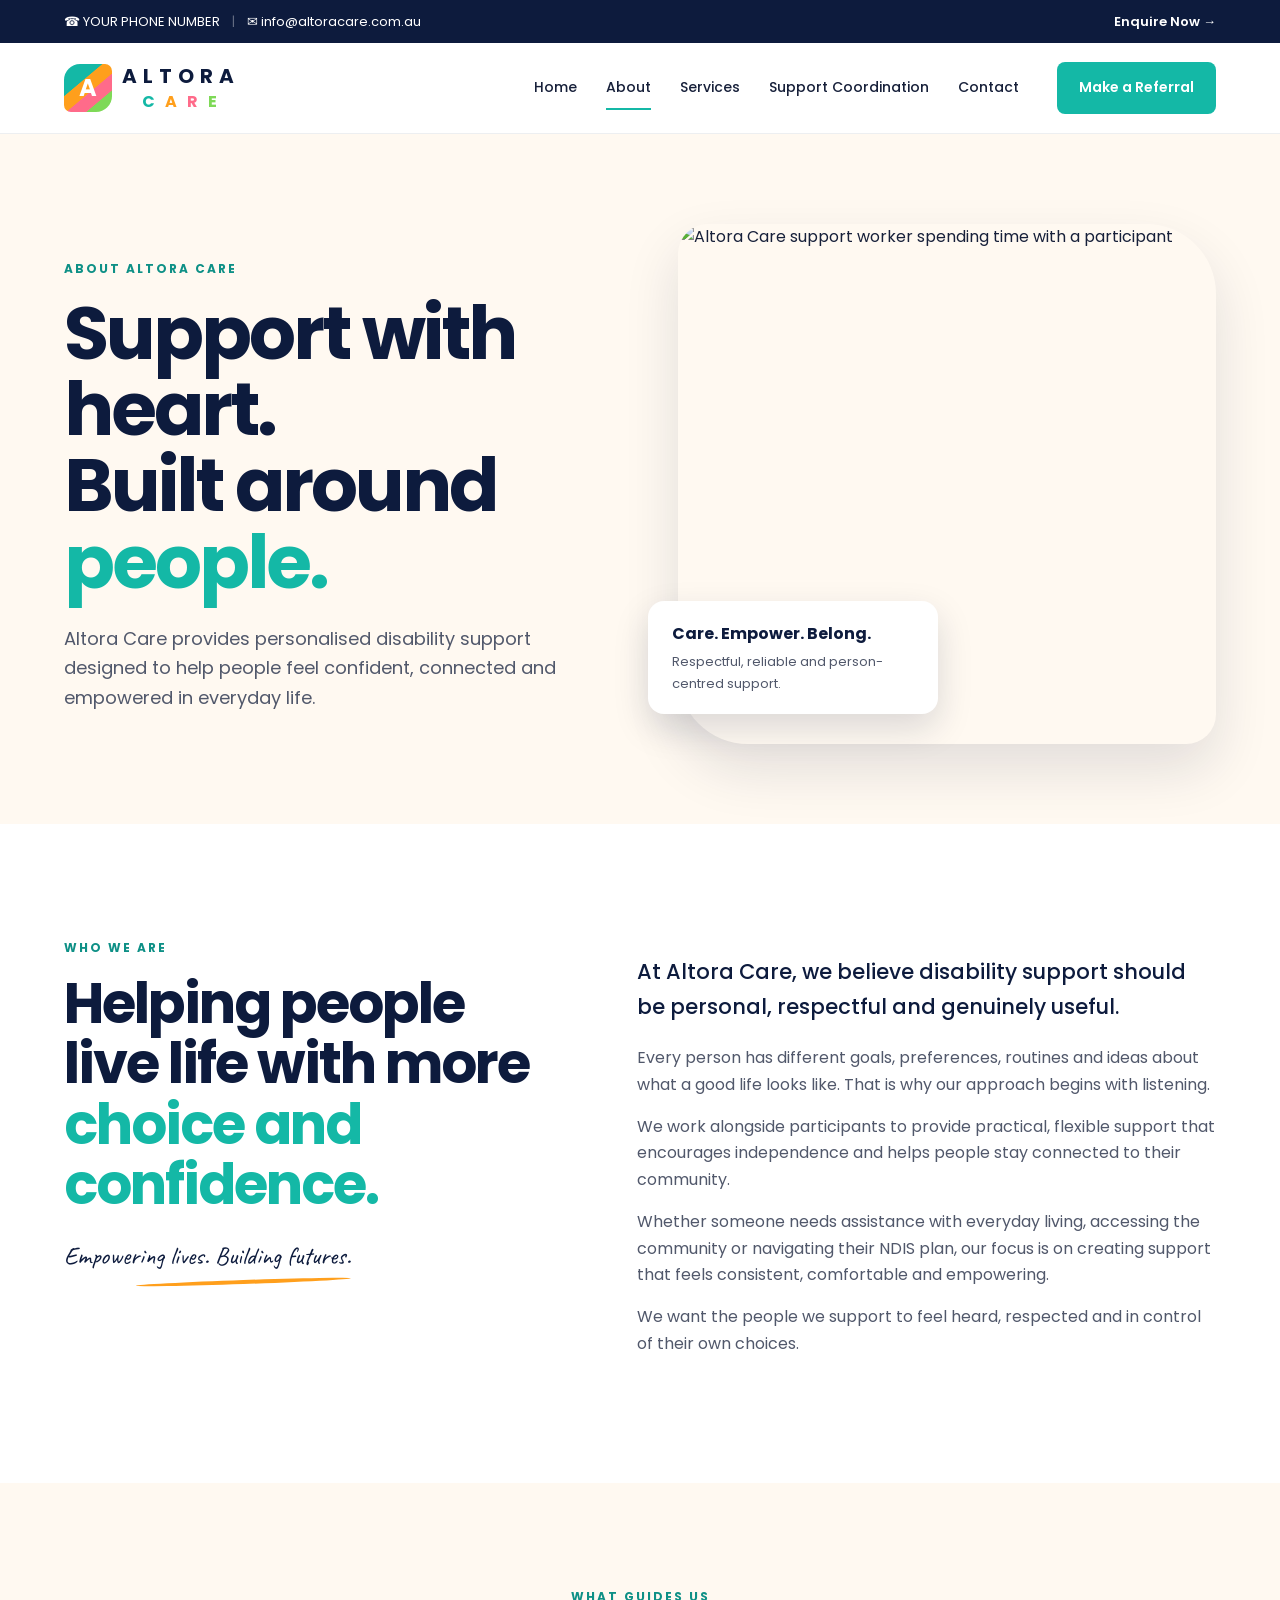
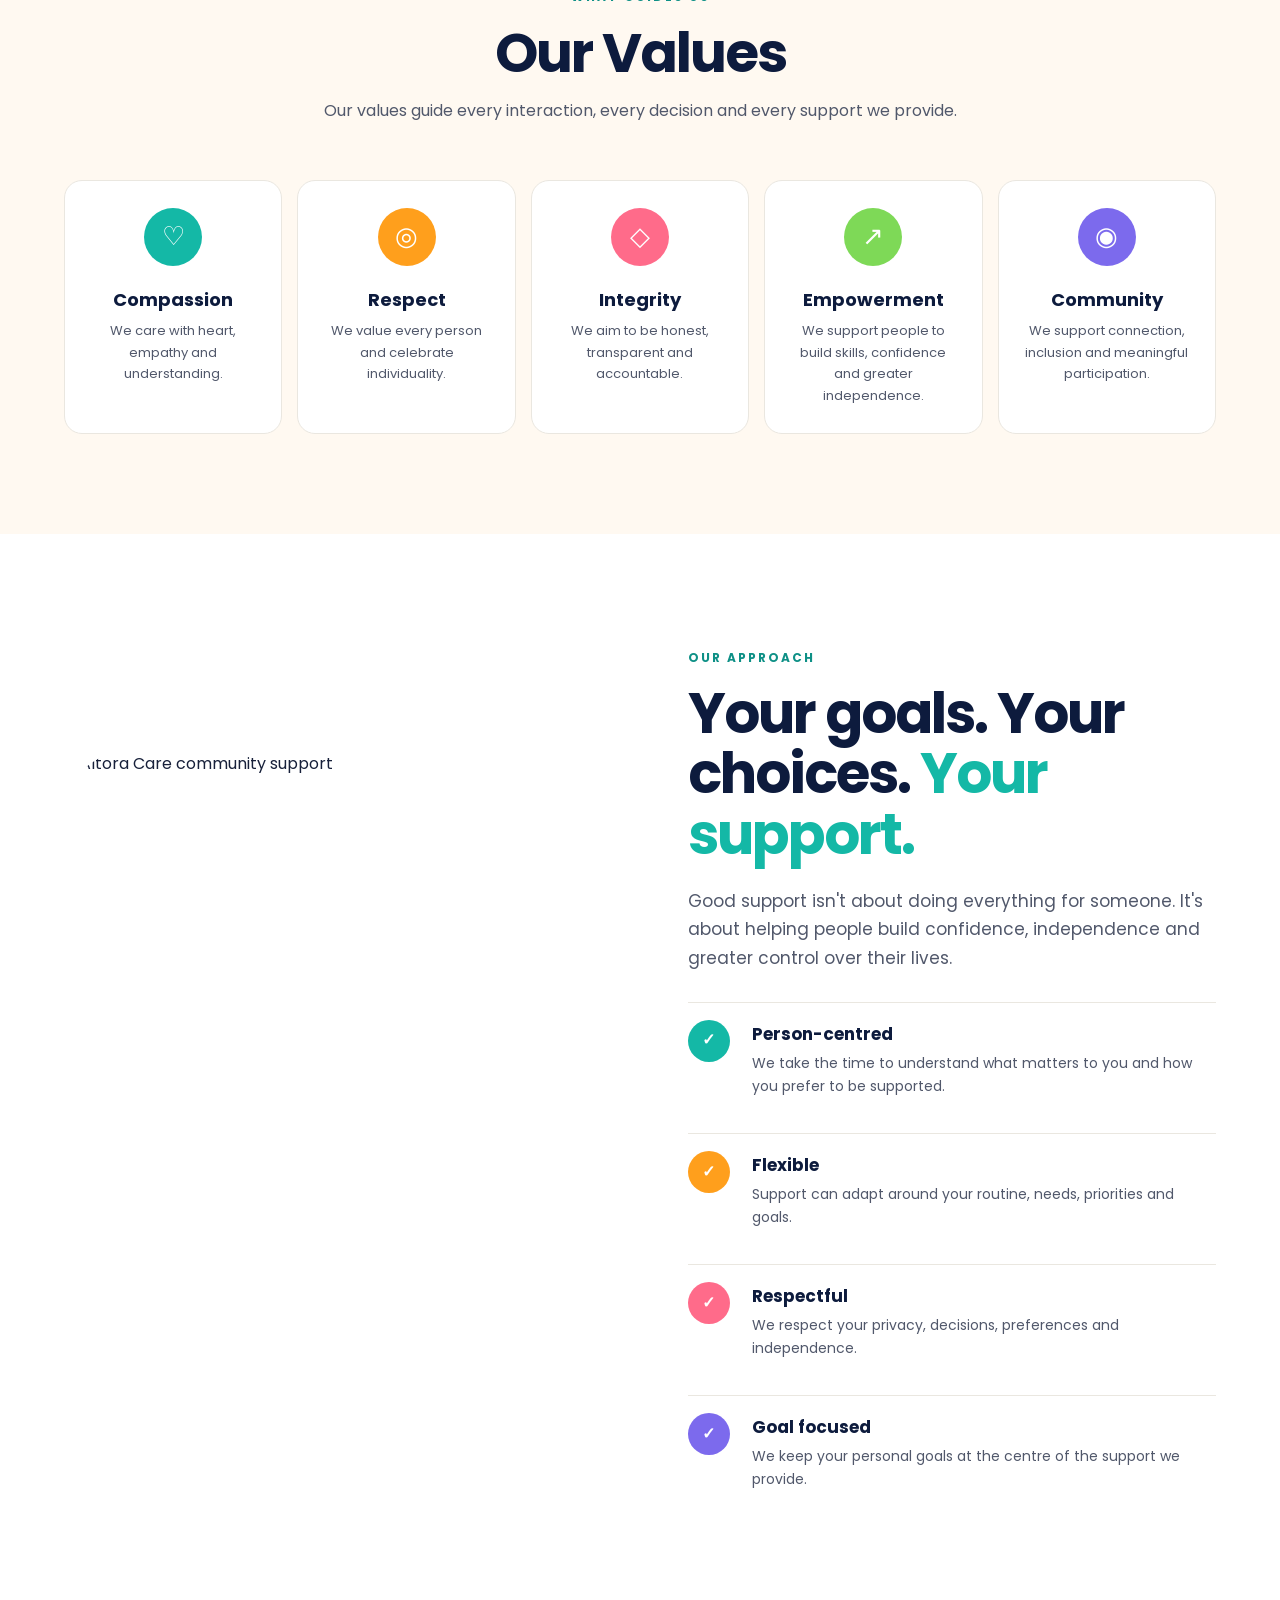
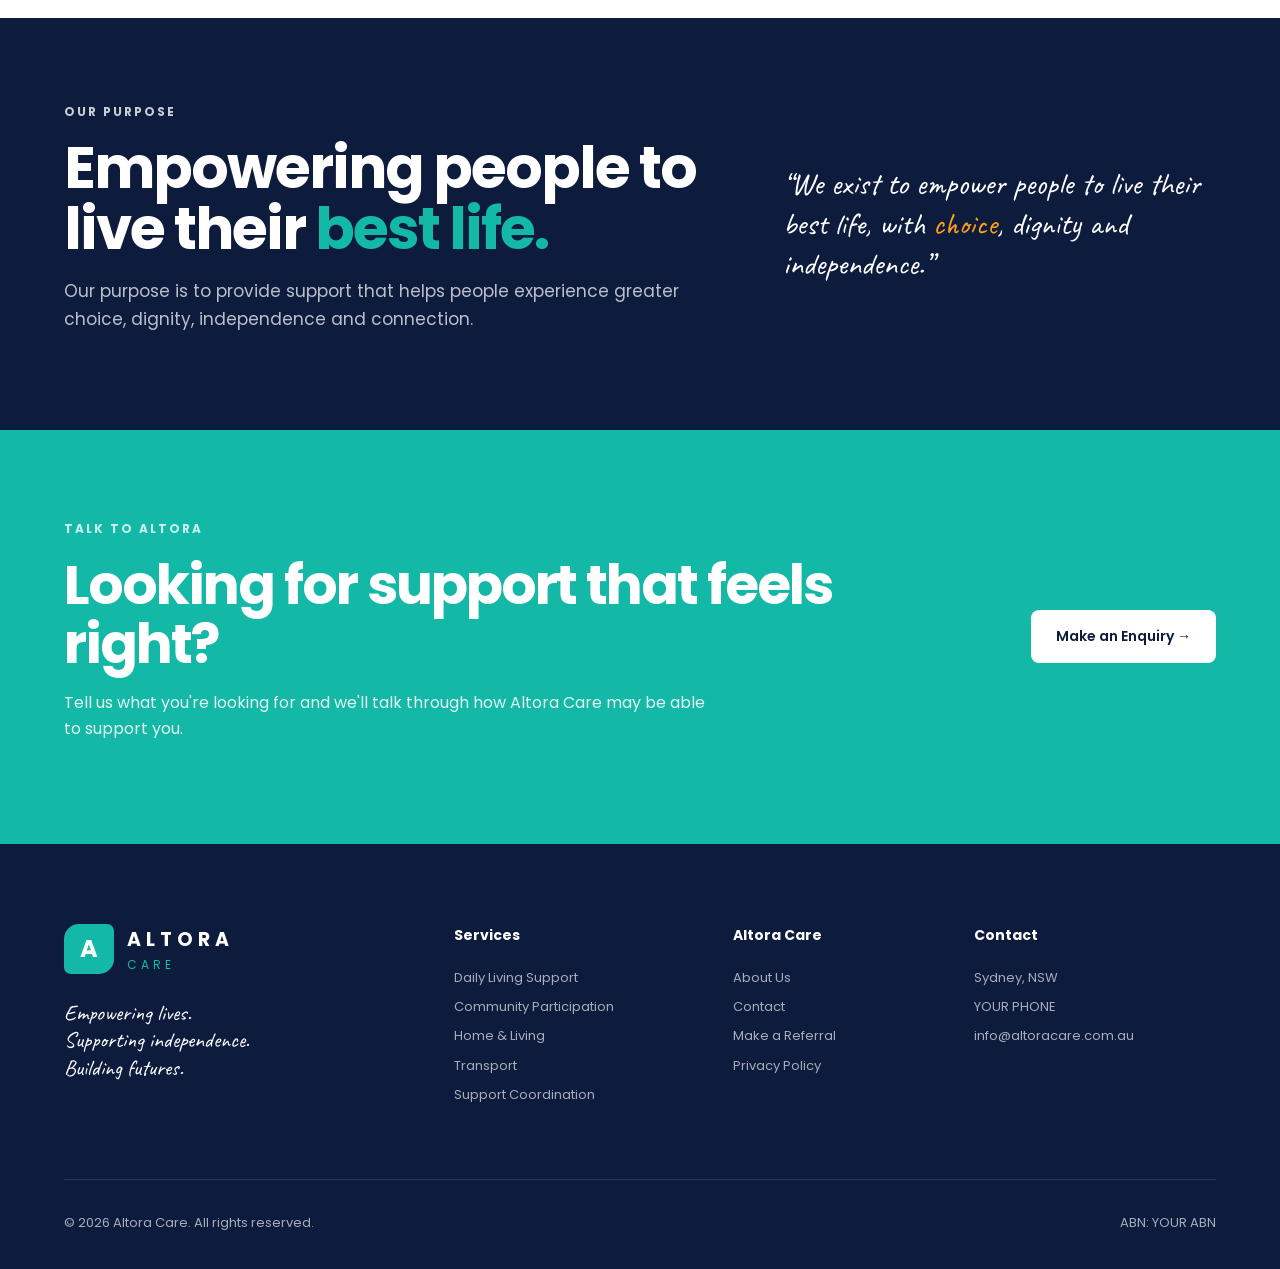
==== about.html @ 38759cfc "Add About page HTML structure This file contains the complete HTML structure for the About page of A" ====
<!DOCTYPE html>
<html lang="en">
<head>
    <meta charset="UTF-8">
    <meta name="viewport" content="width=device-width, initial-scale=1.0">

    <title>About Altora Care | Disability Support Sydney</title>

    <meta name="description"
          content="Learn more about Altora Care, our values, our approach to disability support, and our commitment to empowering independence across Sydney.">

    <link rel="preconnect" href="https://fonts.googleapis.com">
    <link rel="preconnect" href="https://fonts.gstatic.com" crossorigin>

    <link href="https://fonts.googleapis.com/css2?family=Caveat:wght@500;600&family=Poppins:wght@400;500;600;700&display=swap"
          rel="stylesheet">

    <link rel="stylesheet" href="css/style.css">

    <style>

        /* =========================================
           ABOUT PAGE ONLY
           ========================================= */

        .about-hero {
            background: var(--cream);
            padding: 90px 0 80px;
            position: relative;
            overflow: hidden;
        }

        .about-hero-grid {
            display: grid;
            grid-template-columns: 1fr 1fr;
            gap: 75px;
            align-items: center;
        }

        .about-hero h1 {
            margin: 0;
            font-size: clamp(48px, 6vw, 74px);
            line-height: 1.03;
            letter-spacing: -3px;
            color: var(--navy);
        }

        .about-hero h1 span {
            color: var(--teal);
        }

        .about-hero p {
            color: var(--body-text);
            font-size: 18px;
            max-width: 590px;
            margin: 24px 0 0;
        }

        .about-hero-image {
            position: relative;
        }

        .about-hero-image img {
            width: 100%;
            height: 520px;
            object-fit: cover;
            border-radius: 30px 70px 30px 70px;
            box-shadow: 0 25px 55px rgba(13,27,61,.12);
        }

        .about-photo-badge {
            position: absolute;
            left: -30px;
            bottom: 30px;
            background: white;
            padding: 20px 24px;
            border-radius: 16px;
            box-shadow: 0 14px 35px rgba(13,27,61,.15);
            max-width: 290px;
        }

        .about-photo-badge strong {
            display: block;
            color: var(--navy);
            margin-bottom: 4px;
        }

        .about-photo-badge p {
            margin: 0;
            font-size: 13px;
        }

        .about-story {
            padding: 110px 0;
            background: white;
        }

        .about-story-grid {
            display: grid;
            grid-template-columns: .9fr 1.1fr;
            gap: 100px;
            align-items: start;
        }

        .about-story h2 {
            margin: 0;
            font-size: clamp(38px, 4.5vw, 56px);
            line-height: 1.08;
            letter-spacing: -2px;
            color: var(--navy);
        }

        .about-story h2 span {
            color: var(--teal);
        }

        .about-story-copy {
            color: var(--body-text);
            font-size: 16px;
        }

        .about-story-copy .lead {
            font-size: 21px;
            color: var(--navy);
            font-weight: 500;
        }

        .about-values {
            background: var(--cream);
            padding: 100px 0;
        }

        .about-values .values-grid {
            margin-top: 50px;
        }

        .approach {
            padding: 110px 0;
            background: white;
        }

        .approach-grid {
            display: grid;
            grid-template-columns: 1fr 1fr;
            gap: 95px;
            align-items: center;
        }

        .approach-copy h2 {
            margin: 0;
            font-size: clamp(38px, 4.5vw, 56px);
            line-height: 1.08;
            letter-spacing: -2px;
            color: var(--navy);
        }

        .approach-copy h2 span {
            color: var(--teal);
        }

        .approach-copy > p {
            color: var(--body-text);
            font-size: 17px;
            margin: 22px 0 30px;
        }

        .approach-list {
            display: grid;
            gap: 18px;
        }

        .approach-item {
            display: grid;
            grid-template-columns: 48px 1fr;
            gap: 16px;
            align-items: start;
            padding: 17px 0;
            border-top: 1px solid var(--border);
        }

        .approach-icon {
            width: 42px;
            height: 42px;
            border-radius: 50%;
            display: flex;
            align-items: center;
            justify-content: center;
            color: white;
            font-weight: 700;
        }

        .approach-item h3 {
            margin: 0;
            color: var(--navy);
            font-size: 17px;
        }

        .approach-item p {
            margin: 4px 0 0;
            color: var(--body-text);
            font-size: 14px;
        }

        .approach-image img {
            width: 100%;
            height: 650px;
            object-fit: cover;
            border-radius: 65px 25px 65px 25px;
        }

        .mission-strip {
            background: var(--navy);
            color: white;
            padding: 80px 0;
        }

        .mission-strip-grid {
            display: grid;
            grid-template-columns: 1.2fr .8fr;
            gap: 70px;
            align-items: center;
        }

        .mission-strip h2 {
            margin: 0;
            font-size: clamp(38px, 5vw, 58px);
            line-height: 1.05;
            letter-spacing: -2px;
        }

        .mission-strip h2 span {
            color: var(--teal);
        }

        .mission-strip p {
            color: rgba(255,255,255,.72);
            font-size: 17px;
        }

        .mission-quote {
            font-family: "Caveat", cursive;
            font-size: 31px;
            line-height: 1.3;
            color: white;
        }

        .mission-quote span {
            color: var(--orange);
        }

        .about-cta {
            background: var(--teal);
            padding: 85px 0;
            color: white;
        }

        .about-cta-inner {
            display: flex;
            justify-content: space-between;
            align-items: center;
            gap: 60px;
        }

        .about-cta h2 {
            margin: 0;
            font-size: clamp(36px, 4.8vw, 55px);
            line-height: 1.08;
            letter-spacing: -2px;
        }

        .about-cta p {
            max-width: 650px;
            color: rgba(255,255,255,.88);
        }

        @media (max-width: 900px) {

            .about-hero-grid,
            .about-story-grid,
            .approach-grid,
            .mission-strip-grid {
                grid-template-columns: 1fr;
                gap: 45px;
            }

            .about-photo-badge {
                left: 15px;
            }

            .about-hero-image img,
            .approach-image img {
                height: 470px;
            }

        }

        @media (max-width: 700px) {

            .about-hero {
                padding: 65px 0;
            }

            .about-hero h1 {
                font-size: 48px;
            }

            .about-story,
            .approach {
                padding: 80px 0;
            }

            .about-values {
                padding: 80px 0;
            }

            .about-cta-inner {
                flex-direction: column;
                align-items: flex-start;
            }

            .about-photo-badge {
                right: 15px;
                max-width: none;
            }

        }

    </style>
</head>

<body>

<!-- TOP BAR -->
<div class="topbar">
    <div class="container topbar-inner">

        <div class="top-contact">

            <a href="tel:YOURNUMBER">
                ☎ YOUR PHONE NUMBER
            </a>

            <span>|</span>

            <a href="mailto:info@altoracare.com.au">
                ✉ info@altoracare.com.au
            </a>

        </div>

        <a href="contact.html" class="top-enquire">
            Enquire Now →
        </a>

    </div>
</div>


<!-- NAVIGATION -->
<header class="header">

    <div class="container navigation">

        <a href="index.html" class="brand">

            <div class="brand-symbol">
                A
            </div>

            <div class="brand-text">

                <strong>ALTORA</strong>

                <span>
                    <b>C</b><b>A</b><b>R</b><b>E</b>
                </span>

            </div>

        </a>


        <nav class="nav-links">

            <a href="index.html">
                Home
            </a>

            <a class="active" href="about.html">
                About
            </a>

            <a href="services.html">
                Services
            </a>

            <a href="support-coordination.html">
                Support Coordination
            </a>

            <a href="contact.html">
                Contact
            </a>

        </nav>


        <a href="contact.html" class="nav-cta">
            Make a Referral
        </a>

    </div>

</header>


<main>

<!-- ABOUT HERO -->
<section class="about-hero">

    <div class="container about-hero-grid">

        <div>

            <span class="section-label">
                ABOUT ALTORA CARE
            </span>

            <h1>
                Support with heart.<br>
                Built around <span>people.</span>
            </h1>

            <p>
                Altora Care provides personalised disability support
                designed to help people feel confident, connected and
                empowered in everyday life.
            </p>

        </div>


        <div class="about-hero-image">

            <img
                src="images/about-hero.jpg"
                alt="Altora Care support worker spending time with a participant">

            <div class="about-photo-badge">

                <strong>
                    Care. Empower. Belong.
                </strong>

                <p>
                    Respectful, reliable and person-centred support.
                </p>

            </div>

        </div>

    </div>

</section>


<!-- OUR STORY -->
<section class="about-story">

    <div class="container about-story-grid">

        <div>

            <span class="section-label">
                WHO WE ARE
            </span>

            <h2>
                Helping people live
                life with more
                <span>choice and confidence.</span>
            </h2>

            <div class="scribble">
                Empowering lives. Building futures.
            </div>

        </div>


        <div class="about-story-copy">

            <p class="lead">
                At Altora Care, we believe disability support
                should be personal, respectful and genuinely useful.
            </p>

            <p>
                Every person has different goals, preferences,
                routines and ideas about what a good life looks like.
                That is why our approach begins with listening.
            </p>

            <p>
                We work alongside participants to provide practical,
                flexible support that encourages independence and
                helps people stay connected to their community.
            </p>

            <p>
                Whether someone needs assistance with everyday living,
                accessing the community or navigating their NDIS plan,
                our focus is on creating support that feels consistent,
                comfortable and empowering.
            </p>

            <p>
                We want the people we support to feel heard,
                respected and in control of their own choices.
            </p>

        </div>

    </div>

</section>


<!-- OUR VALUES -->
<section class="about-values">

    <div class="container">

        <div class="section-heading centered">

            <span class="section-label">
                WHAT GUIDES US
            </span>

            <h2>
                Our Values
            </h2>

            <p>
                Our values guide every interaction,
                every decision and every support we provide.
            </p>

        </div>


        <div class="values-grid">

            <div class="value-card teal">

                <div class="value-icon">
                    ♡
                </div>

                <h3>
                    Compassion
                </h3>

                <p>
                    We care with heart, empathy and understanding.
                </p>

            </div>


            <div class="value-card orange">

                <div class="value-icon">
                    ◎
                </div>

                <h3>
                    Respect
                </h3>

                <p>
                    We value every person and celebrate individuality.
                </p>

            </div>


            <div class="value-card pink">

                <div class="value-icon">
                    ◇
                </div>

                <h3>
                    Integrity
                </h3>

                <p>
                    We aim to be honest, transparent and accountable.
                </p>

            </div>


            <div class="value-card green">

                <div class="value-icon">
                    ↗
                </div>

                <h3>
                    Empowerment
                </h3>

                <p>
                    We support people to build skills,
                    confidence and greater independence.
                </p>

            </div>


            <div class="value-card purple">

                <div class="value-icon">
                    ◉
                </div>

                <h3>
                    Community
                </h3>

                <p>
                    We support connection,
                    inclusion and meaningful participation.
                </p>

            </div>

        </div>

    </div>

</section>


<!-- OUR APPROACH -->
<section class="approach">

    <div class="container approach-grid">

        <div class="approach-image">

            <img
                src="images/about-support.jpg"
                alt="Altora Care community support">

        </div>


        <div class="approach-copy">

            <span class="section-label">
                OUR APPROACH
            </span>

            <h2>
                Your goals.
                Your choices.
                <span>Your support.</span>
            </h2>

            <p>
                Good support isn't about doing everything for someone.
                It's about helping people build confidence,
                independence and greater control over their lives.
            </p>


            <div class="approach-list">

                <div class="approach-item">

                    <div class="approach-icon teal-bg">
                        ✓
                    </div>

                    <div>

                        <h3>
                            Person-centred
                        </h3>

                        <p>
                            We take the time to understand
                            what matters to you and how you prefer
                            to be supported.
                        </p>

                    </div>

                </div>


                <div class="approach-item">

                    <div class="approach-icon orange-bg">
                        ✓
                    </div>

                    <div>

                        <h3>
                            Flexible
                        </h3>

                        <p>
                            Support can adapt around your routine,
                            needs, priorities and goals.
                        </p>

                    </div>

                </div>


                <div class="approach-item">

                    <div class="approach-icon pink-bg">
                        ✓
                    </div>

                    <div>

                        <h3>
                            Respectful
                        </h3>

                        <p>
                            We respect your privacy,
                            decisions, preferences and independence.
                        </p>

                    </div>

                </div>


                <div class="approach-item">

                    <div
                        class="approach-icon"
                        style="background: var(--purple);">
                        ✓
                    </div>

                    <div>

                        <h3>
                            Goal focused
                        </h3>

                        <p>
                            We keep your personal goals at the centre
                            of the support we provide.
                        </p>

                    </div>

                </div>

            </div>

        </div>

    </div>

</section>


<!-- MISSION -->
<section class="mission-strip">

    <div class="container mission-strip-grid">

        <div>

            <span class="section-label light-label">
                OUR PURPOSE
            </span>

            <h2>
                Empowering people
                to live their
                <span>best life.</span>
            </h2>

            <p>
                Our purpose is to provide support that helps people
                experience greater choice, dignity, independence
                and connection.
            </p>

        </div>


        <div class="mission-quote">

            “We exist to empower people
            to live their best life,
            with <span>choice</span>,
            dignity and independence.”

        </div>

    </div>

</section>


<!-- CTA -->
<section class="about-cta">

    <div class="container about-cta-inner">

        <div>

            <span class="section-label light-label">
                TALK TO ALTORA
            </span>

            <h2>
                Looking for support
                that feels right?
            </h2>

            <p>
                Tell us what you're looking for and we'll talk
                through how Altora Care may be able to support you.
            </p>

        </div>


        <a
            href="contact.html"
            class="button button-white">

            Make an Enquiry →

        </a>

    </div>

</section>

</main>


<!-- FOOTER -->
<footer class="footer">

    <div class="container">


        <div class="footer-grid">


            <div class="footer-brand">

                <div class="footer-altora">

                    <div class="footer-symbol">
                        A
                    </div>

                    <div>

                        <strong>
                            ALTORA
                        </strong>

                        <span>
                            CARE
                        </span>

                    </div>

                </div>


                <p class="footer-message">
                    Empowering lives.<br>
                    Supporting independence.<br>
                    Building futures.
                </p>

            </div>


            <div class="footer-column">

                <h4>
                    Services
                </h4>

                <a href="services.html">
                    Daily Living Support
                </a>

                <a href="services.html">
                    Community Participation
                </a>

                <a href="services.html">
                    Home & Living
                </a>

                <a href="services.html">
                    Transport
                </a>

                <a href="support-coordination.html">
                    Support Coordination
                </a>

            </div>


            <div class="footer-column">

                <h4>
                    Altora Care
                </h4>

                <a href="about.html">
                    About Us
                </a>

                <a href="contact.html">
                    Contact
                </a>

                <a href="contact.html">
                    Make a Referral
                </a>

                <a href="privacy.html">
                    Privacy Policy
                </a>

            </div>


            <div class="footer-column">

                <h4>
                    Contact
                </h4>

                <p>
                    Sydney, NSW
                </p>

                <a href="tel:YOURNUMBER">
                    YOUR PHONE
                </a>

                <a href="mailto:info@altoracare.com.au">
                    info@altoracare.com.au
                </a>

            </div>


        </div>


        <div class="footer-bottom">

            <p>
                © 2026 Altora Care.
                All rights reserved.
            </p>

            <p>
                ABN: YOUR ABN
            </p>

        </div>

    </div>

</footer>

</body>
</html>
---- css/style.css ----
/* =========================================
   ALTORA CARE WEBSITE
   Brand Colours
   ========================================= */

:root {

    --teal: #14B8A6;
    --teal-dark: #0E9086;

    --navy: #0D1B3D;
    --navy-soft: #17284E;

    --orange: #FF9F1C;
    --pink: #FF6B8A;
    --green: #7ED957;
    --purple: #7C6AED;

    --cream: #FFF9F1;
    --cream-dark: #F7F0E6;

    --white: #FFFFFF;

    --text: #17203A;
    --body-text: #51586B;

    --border: #EAE7E0;

}


/* =========================================
   RESET
   ========================================= */

* {
    box-sizing: border-box;
}

html {
    scroll-behavior: smooth;
}

body {
    margin: 0;

    font-family: "Poppins", sans-serif;

    color: var(--text);

    background: var(--white);

    line-height: 1.65;

    -webkit-font-smoothing: antialiased;
}


img {
    max-width: 100%;
    display: block;
}


a {
    color: inherit;
}


.container {

    width: min(1180px, 90%);

    margin-left: auto;
    margin-right: auto;

}


/* =========================================
   TOP BAR
   ========================================= */

.topbar {

    background: var(--navy);

    color: white;

    font-size: 13px;

}


.topbar-inner {

    min-height: 43px;

    display: flex;

    align-items: center;

    justify-content: space-between;

}


.top-contact {

    display: flex;

    align-items: center;

    gap: 12px;

}


.topbar a {

    color: white;

    text-decoration: none;

}


.top-contact span {

    opacity: 0.35;

}


.top-enquire {

    font-weight: 600;

}


/* =========================================
   HEADER
   ========================================= */

.header {

    background: rgba(255,255,255,0.98);

    position: sticky;

    top: 0;

    z-index: 100;

    border-bottom: 1px solid rgba(13,27,61,.07);

}


.navigation {

    height: 90px;

    display: flex;

    align-items: center;

    gap: 38px;

}


/* BRAND */

.brand {

    display: flex;

    align-items: center;

    gap: 10px;

    text-decoration: none;

}


.brand-symbol {

    width: 48px;

    height: 48px;

    border-radius: 16px 7px 16px 7px;

    background:

        linear-gradient(
            140deg,

            var(--teal) 0%,
            var(--teal) 36%,

            var(--orange) 37%,
            var(--orange) 56%,

            var(--pink) 57%,
            var(--pink) 75%,

            var(--green) 76%
        );

    color: white;

    display: flex;

    align-items: center;

    justify-content: center;

    font-size: 24px;

    font-weight: 700;

}


.brand-text {

    display: flex;

    flex-direction: column;

    line-height: 1;

}


.brand-text strong {

    color: var(--navy);

    letter-spacing: 6px;

    font-size: 20px;

}


.brand-text span {

    display: flex;

    justify-content: center;

    gap: 7px;

    margin-top: 8px;

    letter-spacing: 3px;

    font-weight: 700;

}


.brand-text span b:nth-child(1) {
    color: var(--teal);
}

.brand-text span b:nth-child(2) {
    color: var(--orange);
}

.brand-text span b:nth-child(3) {
    color: var(--pink);
}

.brand-text span b:nth-child(4) {
    color: var(--green);
}


/* NAVIGATION */

.nav-links {

    margin-left: auto;

    display: flex;

    align-items: center;

    gap: 29px;

}


.nav-links a {

    text-decoration: none;

    font-size: 14px;

    font-weight: 500;

    position: relative;

}


.nav-links a::after {

    content: "";

    position: absolute;

    left: 0;

    right: 100%;

    bottom: -10px;

    height: 2px;

    background: var(--teal);

    transition: .25s;

}


.nav-links a:hover::after,
.nav-links .active::after {

    right: 0;

}


.nav-cta {

    background: var(--teal);

    color: white;

    padding: 14px 22px;

    border-radius: 8px;

    text-decoration: none;

    font-size: 14px;

    font-weight: 600;

    transition: .2s;

}


.nav-cta:hover {

    background: var(--teal-dark);

    transform: translateY(-2px);

}


/* =========================================
   HERO
   ========================================= */

.hero {

    background: var(--cream);

    padding: 72px 0;

    position: relative;

    overflow: hidden;

}


.hero-grid {

    display: grid;

    grid-template-columns: .92fr 1.08fr;

    gap: 75px;

    align-items: center;

}


.eyebrow,
.section-label {

    color: var(--teal-dark);

    font-size: 12px;

    letter-spacing: 2px;

    font-weight: 700;

    display: inline-block;

    margin-bottom: 16px;

}


.hero h1 {

    margin: 0;

    font-size: clamp(48px, 5.8vw, 76px);

    line-height: 1.04;

    letter-spacing: -3px;

    color: var(--navy);

    font-weight: 700;

}


.hero h1 span {

    color: var(--teal);

}


.hero-text {

    margin: 25px 0 31px;

    max-width: 560px;

    font-size: 18px;

    color: var(--body-text);

}


.hero-actions {

    display: flex;

    align-items: center;

    flex-wrap: wrap;

    gap: 12px;

}


.button {

    min-height: 53px;

    padding: 0 25px;

    display: inline-flex;

    align-items: center;

    justify-content: center;

    border-radius: 8px;

    text-decoration: none;

    font-size: 14px;

    font-weight: 600;

    transition:

        transform .2s,
        background .2s,
        box-shadow .2s;

}


.button:hover {

    transform: translateY(-2px);

}


.button-primary {

    background: var(--teal);

    color: white;

    box-shadow:
        0 9px 23px rgba(20,184,166,.20);

}


.button-primary:hover {
    background: var(--teal-dark);
}


.button-secondary {

    border: 2px solid var(--navy);

    color: var(--navy);

}


.button-secondary:hover {

    background: var(--navy);

    color: white;

}


.hero-note {

    font-family: "Caveat", cursive;

    color: var(--navy);

    font-size: 24px;

    margin-top: 38px;

    transform: rotate(-2deg);

    display: inline-block;

}


.hero-note span {

    color: var(--pink);

    font-size: 32px;

}


/* HERO IMAGE */

.hero-image-wrap {

    position: relative;

}


.hero-image {

    width: 100%;

    height: 540px;

    object-fit: cover;

    border-radius:

        60px 20px 60px 20px;

    box-shadow:

        0 25px 60px
        rgba(13,27,61,.15);

}


.hero-card {

    position: absolute;

    left: -35px;

    bottom: 28px;

    background: white;

    padding: 19px 22px;

    border-radius: 14px;

    box-shadow:
        0 14px 35px
        rgba(13,27,61,.15);

    display: flex;

    align-items: center;

    gap: 14px;

    max-width: 300px;

}


.mini-heart {

    flex: 0 0 48px;

    width: 48px;

    height: 48px;

    background: rgba(255,107,138,.13);

    color: var(--pink);

    border-radius: 50%;

    display: flex;

    align-items: center;

    justify-content: center;

    font-size: 26px;

}


.hero-card strong {

    display: block;

    color: var(--navy);

    font-size: 14px;

}


.hero-card p {

    margin: 3px 0 0;

    color: var(--body-text);

    font-size: 12px;

}


/* HERO DECORATIONS */

.hero-shape {

    position: absolute;

    border-radius: 50%;

    opacity: .95;

}


.hero-shape-orange {

    width: 155px;

    height: 155px;

    right: -85px;

    top: 30px;

    border: 22px solid var(--orange);

}


.hero-shape-pink {

    width: 85px;

    height: 85px;

    left: -36px;

    bottom: 30px;

    background: var(--pink);

    opacity: .14;

}


/* =========================================
   COMMON SECTIONS
   ========================================= */

.section {

    padding: 110px 0;

}


.section-heading h2,
.intro h2,
.why-copy h2 {

    margin: 0;

    font-size: clamp(38px, 4.5vw, 55px);

    line-height: 1.08;

    letter-spacing: -2px;

    color: var(--navy);

}


.section-heading p {

    color: var(--body-text);

}


/* =========================================
   INTRO
   ========================================= */

.intro {

    background: white;

}


.intro-grid {

    display: grid;

    grid-template-columns: 1fr 1fr;

    gap: 110px;

    align-items: center;

}


.intro h2 span {

    color: var(--teal);

}


.scribble {

    font-family: "Caveat", cursive;

    font-size: 25px;

    color: var(--navy);

    margin-top: 20px;

    display: inline-block;

    position: relative;

}


.scribble::after {

    content: "";

    height: 4px;

    position: absolute;

    left: 25%;

    right: 0;

    bottom: -7px;

    border-radius: 50%;

    background: var(--orange);

    transform: rotate(-2deg);

}


.intro-copy {

    font-size: 16px;

    color: var(--body-text);

}


.large-copy {

    font-size: 21px;

    color: var(--navy);

    font-weight: 500;

}


.text-link {

    display: inline-block;

    text-decoration: none;

    color: var(--navy);

    font-weight: 600;

    padding-bottom: 4px;

    border-bottom: 2px solid var(--teal);

    margin-top: 12px;

}


/* =========================================
   VALUES
   ========================================= */

.values {

    background: var(--cream);

    padding: 100px 0;

}


.centered {

    text-align: center;

    max-width: 670px;

    margin: 0 auto 55px;

}


.centered h2 {

    margin-bottom: 16px;

}


.values-grid {

    display: grid;

    grid-template-columns:
        repeat(5, 1fr);

    gap: 15px;

}


.value-card {

    background: white;

    border-radius: 18px;

    padding: 27px 22px;

    text-align: center;

    transition: .25s;

    border: 1px solid var(--border);

}


.value-card:hover {

    transform: translateY(-7px);

    box-shadow:
        0 20px 38px
        rgba(13,27,61,.08);

}


.value-icon {

    margin: 0 auto 19px;

    width: 58px;

    height: 58px;

    border-radius: 50%;

    display: flex;

    align-items: center;

    justify-content: center;

    font-size: 26px;

    color: white;

}


.value-card h3 {

    color: var(--navy);

    margin: 0 0 6px;

    font-size: 18px;

}


.value-card p {

    margin: 0;

    color: var(--body-text);

    font-size: 13px;

}


.teal .value-icon {
    background: var(--teal);
}

.orange .value-icon {
    background: var(--orange);
}

.pink .value-icon {
    background: var(--pink);
}

.green .value-icon {
    background: var(--green);
}

.purple .value-icon {
    background: var(--purple);
}


/* =========================================
   SERVICES
   ========================================= */

.services {

    background: white;

}


.services-heading {

    display: flex;

    align-items: flex-end;

    justify-content: space-between;

    margin-bottom: 50px;

}


.services-heading > div {

    max-width: 650px;

}


.service-grid {

    display: grid;

    grid-template-columns:
        repeat(3, 1fr);

    gap: 18px;

}


.service-card {

    position: relative;

    min-height: 370px;

    padding: 31px;

    border-radius: 18px;

    border: 1px solid var(--border);

    background: var(--cream);

    text-decoration: none;

    display: flex;

    flex-direction: column;

    transition: .25s;

    overflow: hidden;

}


.service-card:hover {

    transform: translateY(-6px);

    box-shadow:
        0 21px 42px
        rgba(13,27,61,.09);

}


.service-icon {

    width: 61px;

    height: 61px;

    border-radius: 50%;

    display: flex;

    align-items: center;

    justify-content: center;

    font-size: 26px;

}


.service-teal {

    background:
        rgba(20,184,166,.14);

    color: var(--teal);

}


.service-orange {

    background:
        rgba(255,159,28,.15);

    color: var(--orange);

}


.service-pink {

    background:
        rgba(255,107,138,.14);

    color: var(--pink);

}


.service-green {

    background:
        rgba(126,217,87,.17);

    color: #5BAA37;

}


.service-purple {

    background:
        rgba(124,106,237,.14);

    color: var(--purple);

}


.service-number {

    position: absolute;

    right: 27px;

    top: 31px;

    color: var(--navy);

    opacity: .4;

    font-size: 13px;

}


.service-card h3 {

    margin: 35px 0 12px;

    color: var(--navy);

    font-size: 24px;

    line-height: 1.15;

}


.service-card p {

    font-size: 14px;

    color: var(--body-text);

    margin: 0;

}


.learn {

    margin-top: auto;

    padding-top: 30px;

    color: var(--navy);

    font-size: 13px;

    font-weight: 600;

}


.featured-service {

    background: var(--navy);

    color: white;

}


.featured-service h3,
.featured-service .learn {

    color: white;

}


.featured-service p {

    color:
        rgba(255,255,255,.72);

}


.featured-service .service-number {

    color: white;

}


.featured-icon {

    color: white;

    background: var(--teal);

}


/* =========================================
   WHY ALTORA
   ========================================= */

.why-altora {

    padding: 115px 0;

    background: var(--cream);

}


.why-grid {

    display: grid;

    grid-template-columns: 1fr 1fr;

    gap: 95px;

    align-items: center;

}


.why-photo {

    position: relative;

}


.why-photo img {

    width: 100%;

    height: 650px;

    object-fit: cover;

    border-radius:

        25px 70px 25px 70px;

}


.photo-decoration {

    position: absolute;

    right: -30px;

    bottom: 45px;

    width: 95px;

    height: 95px;

    background: var(--pink);

    color: white;

    border-radius: 50%;

    display: flex;

    align-items: center;

    justify-content: center;

    font-size: 47px;

    transform: rotate(10deg);

}


.why-copy h2 span {

    color: var(--teal);

}


.why-lead {

    color: var(--body-text);

    font-size: 18px;

    margin: 22px 0 34px;

}


.why-list {

    margin-bottom: 31px;

}


.why-item {

    display: grid;

    grid-template-columns: 50px 1fr;

    gap: 17px;

    padding: 17px 0;

    border-top: 1px solid var(--border);

}


.check {

    width: 42px;

    height: 42px;

    border-radius: 50%;

    color: white;

    display: flex;

    align-items: center;

    justify-content: center;

    font-weight: 700;

}


.teal-bg {
    background: var(--teal);
}

.orange-bg {
    background: var(--orange);
}

.pink-bg {
    background: var(--pink);
}


.why-item h3 {

    margin: 0;

    font-size: 17px;

    color: var(--navy);

}


.why-item p {

    margin: 3px 0 0;

    color: var(--body-text);

    font-size: 14px;

}


.button-navy {

    background: var(--navy);

    color: white;

}


/* =========================================
   CTA
   ========================================= */

.cta {

    position: relative;

    overflow: hidden;

    background: var(--teal);

    color: white;

    padding: 85px 0;

}


.cta-content {

    position: relative;

    z-index: 2;

    display: flex;

    align-items: center;

    justify-content: space-between;

    gap: 65px;

}


.cta-content > div {

    max-width: 760px;

}


.light-label {

    color: rgba(255,255,255,.78);

}


.cta h2 {

    font-size:
        clamp(38px, 5vw, 57px);

    letter-spacing: -2px;

    line-height: 1.06;

    margin: 0;

}


.cta p {

    max-width: 590px;

    margin-bottom: 0;

    opacity: .88;

}


.button-white {

    flex-shrink: 0;

    background: white;

    color: var(--navy);

}


.cta-decoration {

    position: absolute;

    font-family: "Caveat", cursive;

    font-size: 130px;

    color: rgba(255,255,255,.12);

}


.decoration-left {

    left: -10px;

    bottom: -40px;

}


.decoration-right {

    right: 3%;

    top: -25px;

    transform: rotate(10deg);

}


/* =========================================
   FOOTER
   ========================================= */

.footer {

    padding: 80px 0 28px;

    background: var(--navy);

    color: white;

    position: relative;

    overflow: hidden;

}


.footer-grid {

    display: grid;

    grid-template-columns:
        1.8fr 1.2fr 1fr 1.3fr;

    gap: 55px;

}


.footer-altora {

    display: flex;

    gap: 13px;

    align-items: center;

}


.footer-symbol {

    background: var(--teal);

    width: 50px;

    height: 50px;

    border-radius: 15px 7px 15px 7px;

    display: grid;

    place-items: center;

    font-weight: 700;

    font-size: 24px;

}


.footer-altora > div:last-child {

    display: flex;

    flex-direction: column;

}


.footer-altora strong {

    letter-spacing: 5px;

    font-size: 19px;

}


.footer-altora span {

    color: var(--teal);

    letter-spacing: 4px;

    font-size: 12px;

}


.footer-message {

    font-family: "Caveat", cursive;

    font-size: 22px !important;

    line-height: 1.25;

    color: white !important;

    margin-top: 25px !important;

}


.footer h4 {

    margin: 0 0 20px;

    font-size: 14px;

    color: white;

}


.footer a,
.footer p {

    display: block;

    margin: 8px 0;

    text-decoration: none;

    color:
        rgba(255,255,255,.64);

    font-size: 13px;

}


.footer a:hover {

    color: var(--teal);

}


.footer-bottom {

    border-top:
        1px solid
        rgba(255,255,255,.11);

    margin-top: 65px;

    padding-top: 24px;

    display: flex;

    justify-content: space-between;

}


/* =========================================
   TABLET
   ========================================= */

@media (max-width: 1050px) {

    .nav-links {
        display: none;
    }


    .hero-grid {

        grid-template-columns: 1fr 1fr;

        gap: 40px;

    }


    .hero h1 {

        font-size: 52px;

    }


    .values-grid {

        grid-template-columns:
            repeat(3, 1fr);

    }


    .footer-grid {

        grid-template-columns:
            repeat(2, 1fr);

    }

}


/* =========================================
   MOBILE
   ========================================= */

@media (max-width: 760px) {


    .topbar {
        display: none;
    }


    .navigation {
        height: 75px;
    }


    .brand-text strong {
        font-size: 16px;
    }


    .brand-symbol {

        width: 42px;
        height: 42px;

    }


    .nav-cta {

        font-size: 12px;

        padding: 11px 13px;

    }


    .hero {

        padding: 55px 0 75px;

    }


    .hero-grid {

        grid-template-columns: 1fr;

        gap: 45px;

    }


    .hero h1 {

        font-size: 47px;

        letter-spacing: -2px;

    }


    .hero-image {

        height: 430px;

    }


    .hero-card {

        left: 15px;

        right: 15px;

        bottom: -25px;

    }


    .section {

        padding: 80px 0;

    }


    .intro-grid {

        grid-template-columns: 1fr;

        gap: 35px;

    }


    .values-grid {

        grid-template-columns:
            repeat(2, 1fr);

    }


    .services-heading {

        flex-direction: column;

        align-items: flex-start;

        gap: 20px;

    }


    .service-grid {

        grid-template-columns: 1fr;

    }


    .service-card {

        min-height: 325px;

    }


    .why-grid {

        grid-template-columns: 1fr;

        gap: 55px;

    }


    .why-photo img {

        height: 470px;

    }


    .photo-decoration {

        right: 10px;

    }


    .cta-content {

        flex-direction: column;

        align-items: flex-start;

        gap: 30px;

    }


    .footer-grid {

        grid-template-columns: 1fr 1fr;

        gap: 40px;

    }


    .footer-bottom {

        flex-direction: column;

        gap: 5px;

    }

}


/* =========================================
   SMALL MOBILE
   ========================================= */

@media (max-width: 500px) {


    .brand-text {

        display: none;

    }


    .hero-actions {

        flex-direction: column;

        align-items: stretch;

    }


    .button {

        width: 100%;

    }


    .values-grid {

        grid-template-columns: 1fr;

    }


    .footer-grid {

        grid-template-columns: 1fr;

    }

}
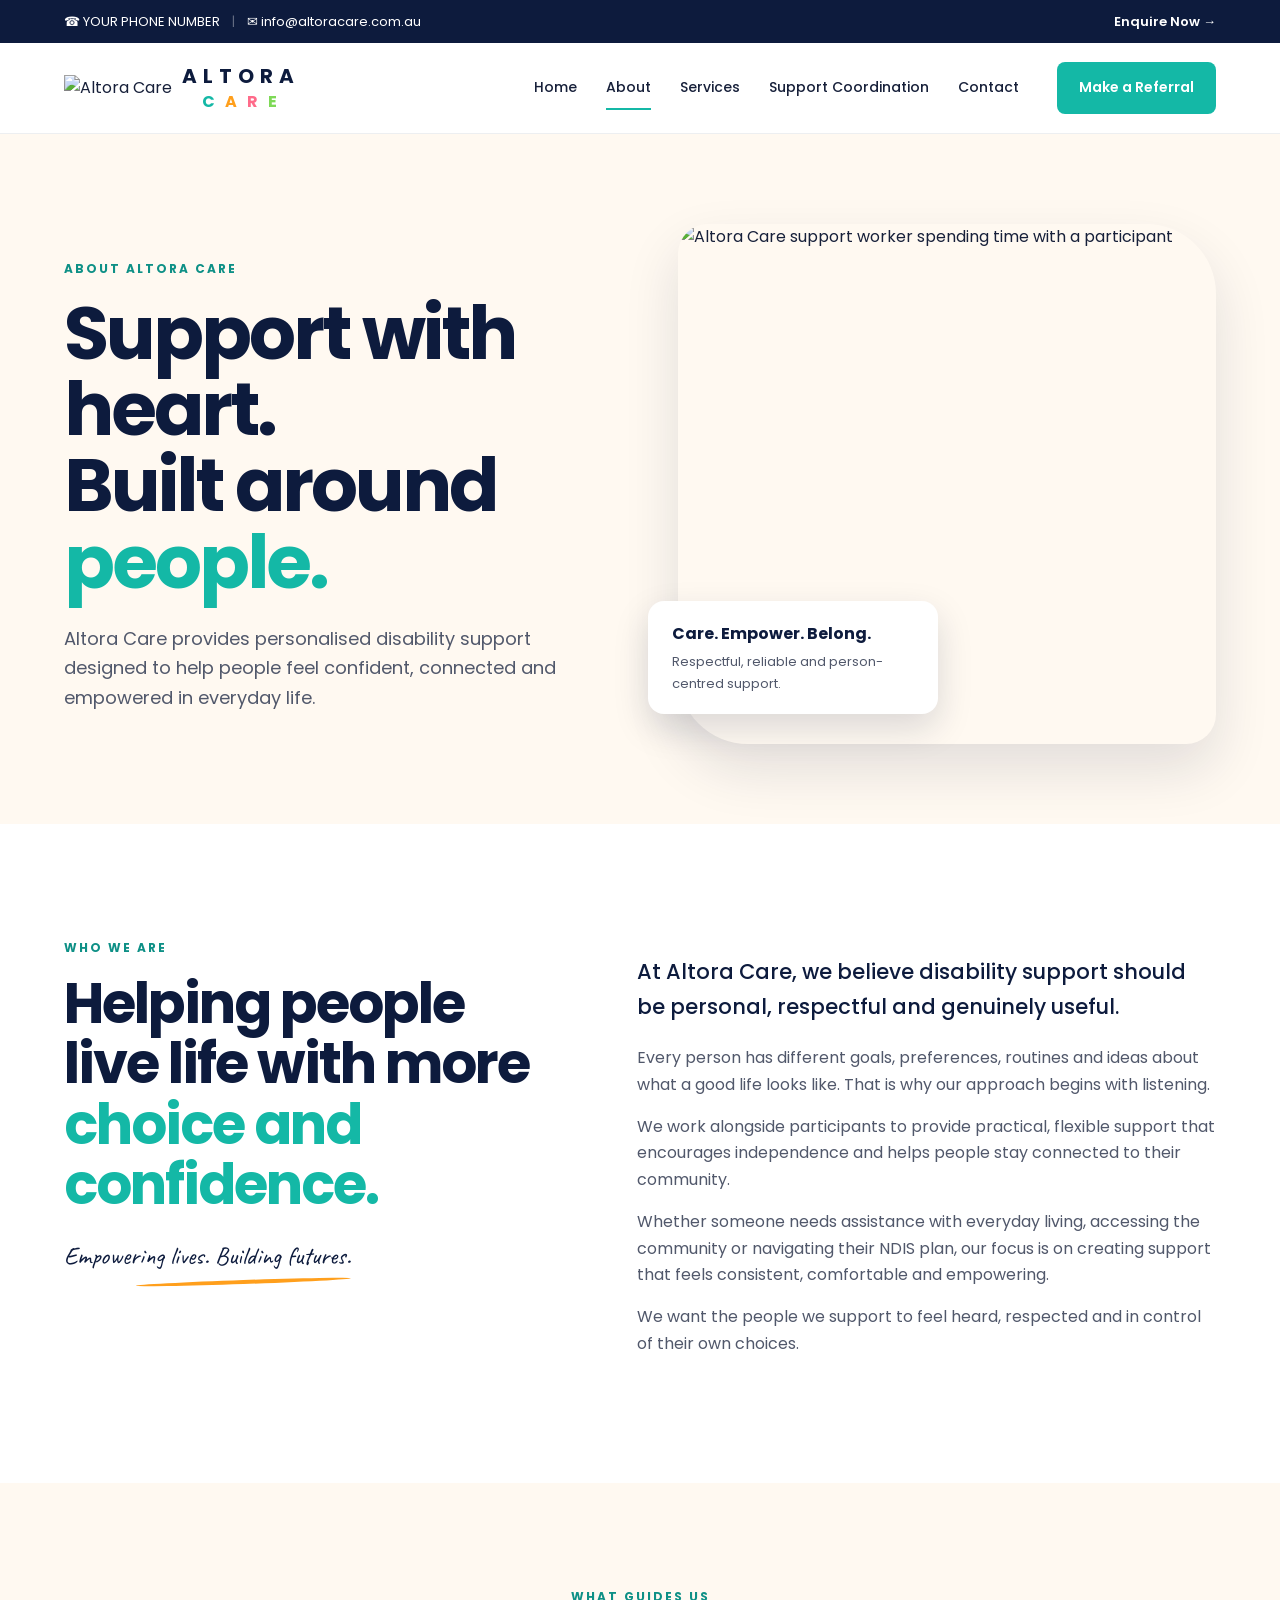
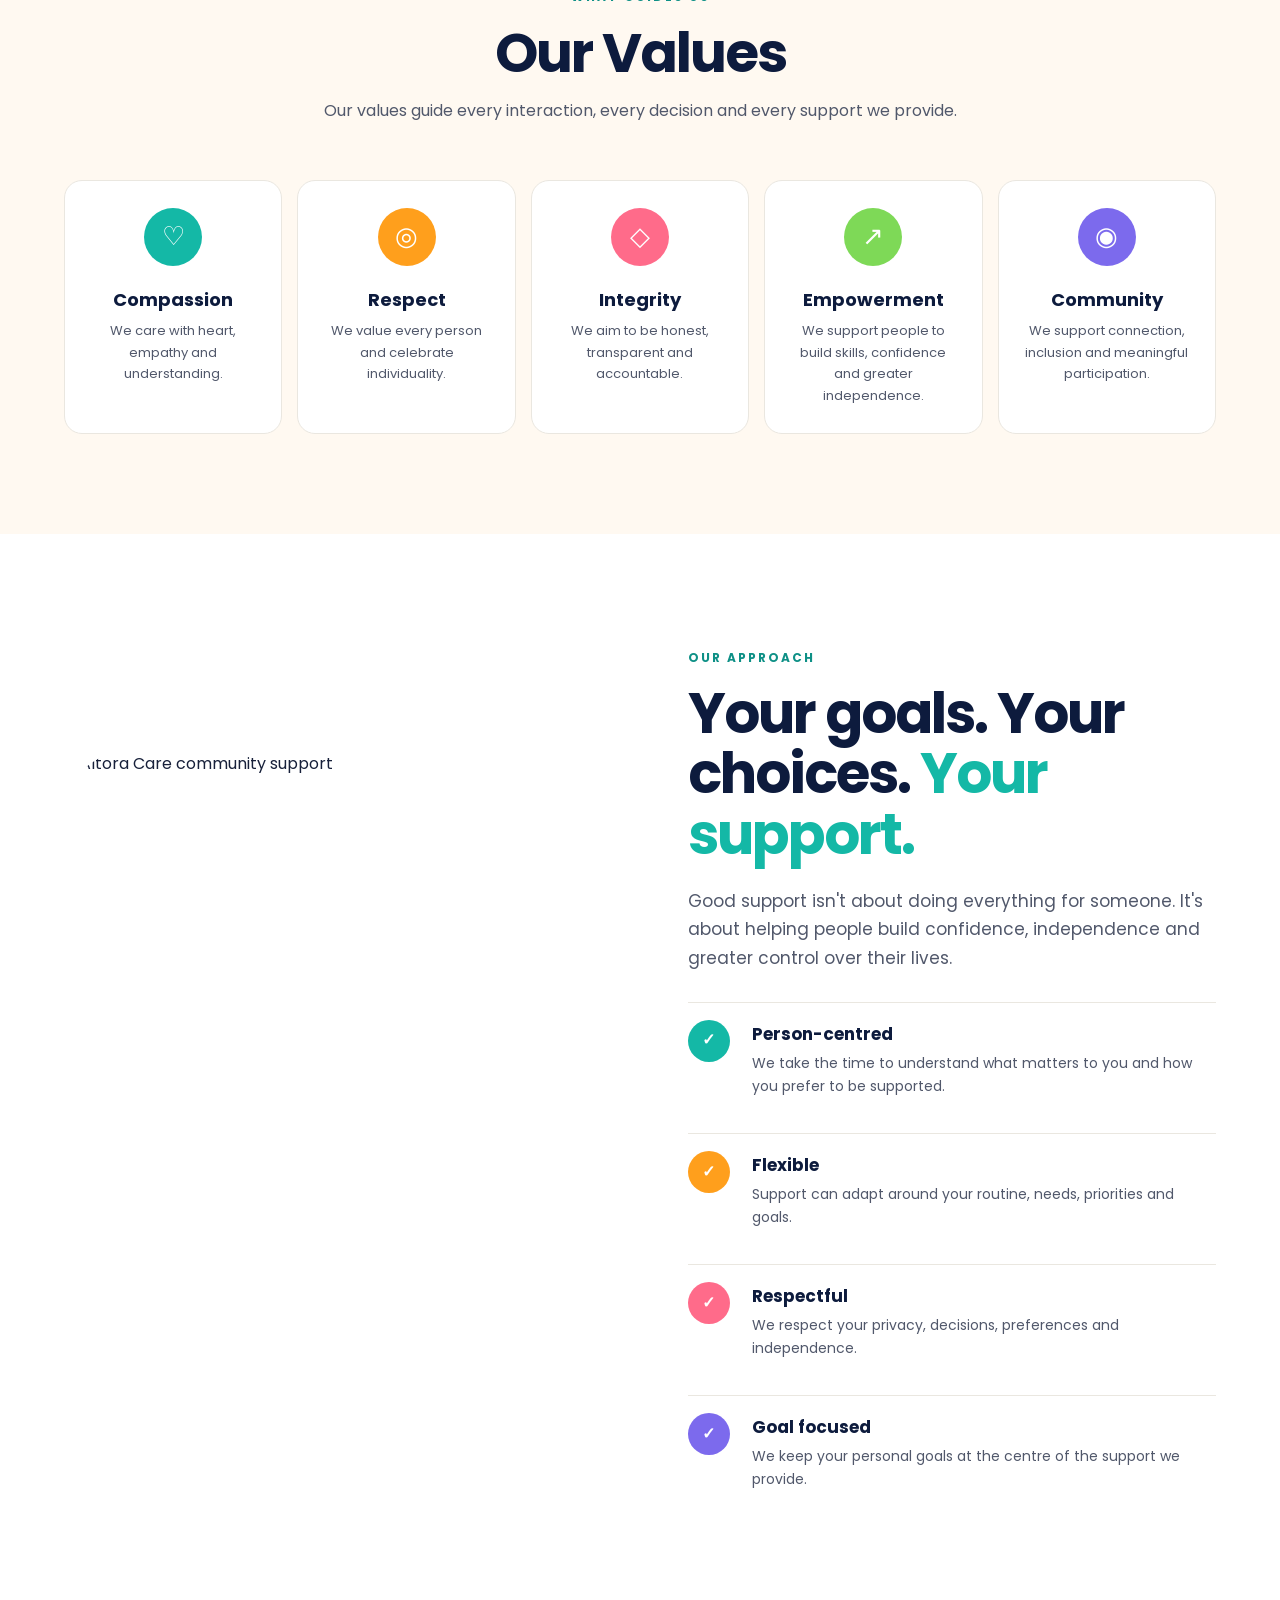
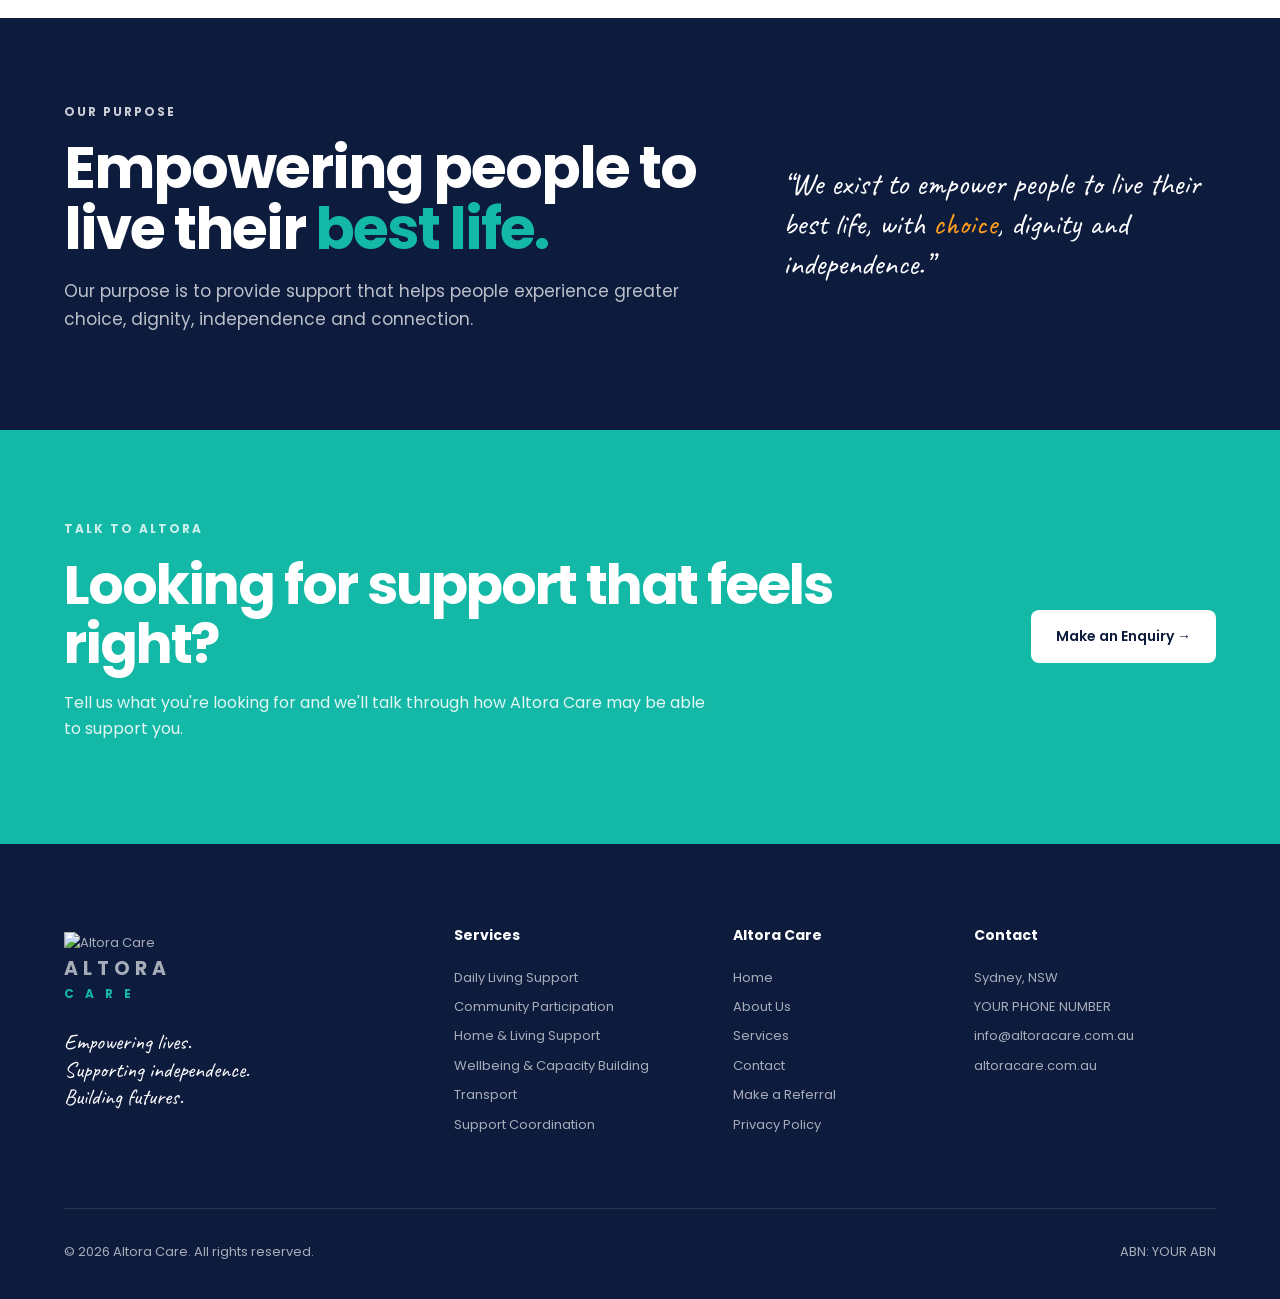
==== commit 5285b338: "Revise About page content and layout Updated the content and structure of the About page, including " ====
--- a/about.html
+++ b/about.html
@@ -7,7 +7,7 @@
     <title>About Altora Care | Disability Support Sydney</title>
 
     <meta name="description"
-          content="Learn more about Altora Care, our values, our approach to disability support, and our commitment to empowering independence across Sydney.">
+          content="Learn about Altora Care, our approach, values and commitment to personalised disability support across Sydney.">
 
     <link rel="preconnect" href="https://fonts.googleapis.com">
     <link rel="preconnect" href="https://fonts.gstatic.com" crossorigin>
@@ -18,10 +18,6 @@
     <link rel="stylesheet" href="css/style.css">
 
     <style>
-
-        /* =========================================
-           ABOUT PAGE ONLY
-           ========================================= */
 
         .about-hero {
             background: var(--cream);
@@ -356,23 +352,28 @@
 </div>
 
 
-<!-- NAVIGATION -->
+<!-- HEADER -->
 <header class="header">
 
     <div class="container navigation">
 
         <a href="index.html" class="brand">
 
-            <div class="brand-symbol">
-                A
-            </div>
+            <img
+                src="images/altora-logo.png"
+                alt="Altora Care"
+                class="altora-logo"
+            >
 
             <div class="brand-text">
 
                 <strong>ALTORA</strong>
 
                 <span>
-                    <b>C</b><b>A</b><b>R</b><b>E</b>
+                    <b>C</b>
+                    <b>A</b>
+                    <b>R</b>
+                    <b>E</b>
                 </span>
 
             </div>
@@ -429,7 +430,8 @@
 
             <h1>
                 Support with heart.<br>
-                Built around <span>people.</span>
+                Built around
+                <span>people.</span>
             </h1>
 
             <p>
@@ -528,7 +530,7 @@
 </section>
 
 
-<!-- OUR VALUES -->
+<!-- VALUES -->
 <section class="about-values">
 
     <div class="container">
@@ -555,13 +557,9 @@
 
             <div class="value-card teal">
 
-                <div class="value-icon">
-                    ♡
-                </div>
-
-                <h3>
-                    Compassion
-                </h3>
+                <div class="value-icon">♡</div>
+
+                <h3>Compassion</h3>
 
                 <p>
                     We care with heart, empathy and understanding.
@@ -572,13 +570,9 @@
 
             <div class="value-card orange">
 
-                <div class="value-icon">
-                    ◎
-                </div>
-
-                <h3>
-                    Respect
-                </h3>
+                <div class="value-icon">◎</div>
+
+                <h3>Respect</h3>
 
                 <p>
                     We value every person and celebrate individuality.
@@ -589,13 +583,9 @@
 
             <div class="value-card pink">
 
-                <div class="value-icon">
-                    ◇
-                </div>
-
-                <h3>
-                    Integrity
-                </h3>
+                <div class="value-icon">◇</div>
+
+                <h3>Integrity</h3>
 
                 <p>
                     We aim to be honest, transparent and accountable.
@@ -606,13 +596,9 @@
 
             <div class="value-card green">
 
-                <div class="value-icon">
-                    ↗
-                </div>
-
-                <h3>
-                    Empowerment
-                </h3>
+                <div class="value-icon">↗</div>
+
+                <h3>Empowerment</h3>
 
                 <p>
                     We support people to build skills,
@@ -624,13 +610,9 @@
 
             <div class="value-card purple">
 
-                <div class="value-icon">
-                    ◉
-                </div>
-
-                <h3>
-                    Community
-                </h3>
+                <div class="value-icon">◉</div>
+
+                <h3>Community</h3>
 
                 <p>
                     We support connection,
@@ -646,7 +628,7 @@
 </section>
 
 
-<!-- OUR APPROACH -->
+<!-- APPROACH -->
 <section class="approach">
 
     <div class="container approach-grid">
@@ -844,9 +826,8 @@
         </div>
 
 
-        <a
-            href="contact.html"
-            class="button button-white">
+        <a href="contact.html"
+           class="button button-white">
 
             Make an Enquiry →
 
@@ -864,31 +845,36 @@
 
     <div class="container">
 
-
         <div class="footer-grid">
 
 
             <div class="footer-brand">
 
-                <div class="footer-altora">
-
-                    <div class="footer-symbol">
-                        A
-                    </div>
-
-                    <div>
+                <a href="index.html"
+                   class="footer-altora">
+
+                    <img
+                        src="images/altora-logo.png"
+                        alt="Altora Care"
+                        class="footer-logo-image"
+                    >
+
+                    <div class="footer-logo-text">
 
                         <strong>
                             ALTORA
                         </strong>
 
-                        <span>
-                            CARE
+                        <span class="footer-care">
+                            <b>C</b>
+                            <b>A</b>
+                            <b>R</b>
+                            <b>E</b>
                         </span>
 
                     </div>
 
-                </div>
+                </a>
 
 
                 <p class="footer-message">
@@ -902,9 +888,7 @@
 
             <div class="footer-column">
 
-                <h4>
-                    Services
-                </h4>
+                <h4>Services</h4>
 
                 <a href="services.html">
                     Daily Living Support
@@ -915,7 +899,11 @@
                 </a>
 
                 <a href="services.html">
-                    Home & Living
+                    Home & Living Support
+                </a>
+
+                <a href="services.html">
+                    Wellbeing & Capacity Building
                 </a>
 
                 <a href="services.html">
@@ -931,14 +919,20 @@
 
             <div class="footer-column">
 
-                <h4>
-                    Altora Care
-                </h4>
+                <h4>Altora Care</h4>
+
+                <a href="index.html">
+                    Home
+                </a>
 
                 <a href="about.html">
                     About Us
                 </a>
 
+                <a href="services.html">
+                    Services
+                </a>
+
                 <a href="contact.html">
                     Contact
                 </a>
@@ -956,24 +950,25 @@
 
             <div class="footer-column">
 
-                <h4>
-                    Contact
-                </h4>
+                <h4>Contact</h4>
 
                 <p>
                     Sydney, NSW
                 </p>
 
                 <a href="tel:YOURNUMBER">
-                    YOUR PHONE
+                    YOUR PHONE NUMBER
                 </a>
 
                 <a href="mailto:info@altoracare.com.au">
                     info@altoracare.com.au
                 </a>
 
-            </div>
-
+                <a href="https://altoracare.com.au">
+                    altoracare.com.au
+                </a>
+
+            </div>
 
         </div>
 
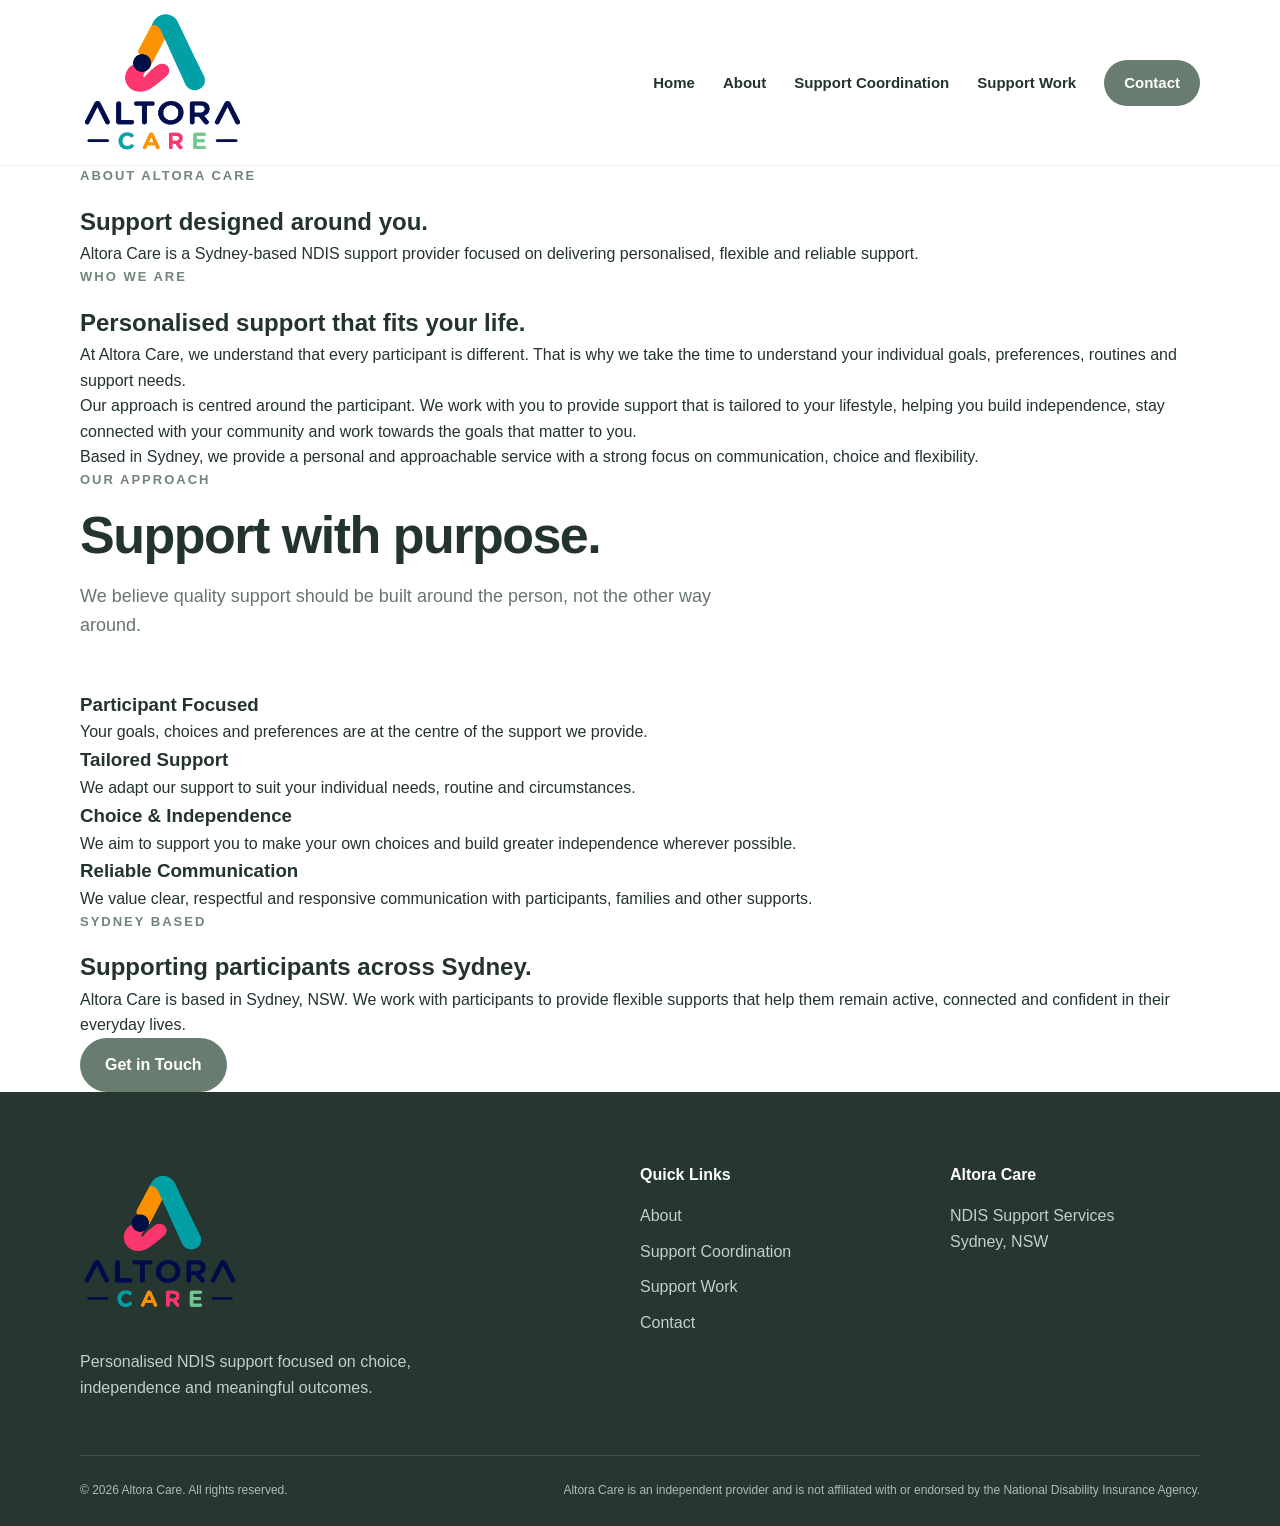
==== commit c3be5951: "Create about.html" ====
--- a/about.html
+++ b/about.html
@@ -1,994 +1,234 @@
 <!DOCTYPE html>
 <html lang="en">
 <head>
-    <meta charset="UTF-8">
-    <meta name="viewport" content="width=device-width, initial-scale=1.0">
-
-    <title>About Altora Care | Disability Support Sydney</title>
-
-    <meta name="description"
-          content="Learn about Altora Care, our approach, values and commitment to personalised disability support across Sydney.">
-
-    <link rel="preconnect" href="https://fonts.googleapis.com">
-    <link rel="preconnect" href="https://fonts.gstatic.com" crossorigin>
-
-    <link href="https://fonts.googleapis.com/css2?family=Caveat:wght@500;600&family=Poppins:wght@400;500;600;700&display=swap"
-          rel="stylesheet">
-
-    <link rel="stylesheet" href="css/style.css">
-
-    <style>
-
-        .about-hero {
-            background: var(--cream);
-            padding: 90px 0 80px;
-            position: relative;
-            overflow: hidden;
-        }
-
-        .about-hero-grid {
-            display: grid;
-            grid-template-columns: 1fr 1fr;
-            gap: 75px;
-            align-items: center;
-        }
-
-        .about-hero h1 {
-            margin: 0;
-            font-size: clamp(48px, 6vw, 74px);
-            line-height: 1.03;
-            letter-spacing: -3px;
-            color: var(--navy);
-        }
-
-        .about-hero h1 span {
-            color: var(--teal);
-        }
-
-        .about-hero p {
-            color: var(--body-text);
-            font-size: 18px;
-            max-width: 590px;
-            margin: 24px 0 0;
-        }
-
-        .about-hero-image {
-            position: relative;
-        }
-
-        .about-hero-image img {
-            width: 100%;
-            height: 520px;
-            object-fit: cover;
-            border-radius: 30px 70px 30px 70px;
-            box-shadow: 0 25px 55px rgba(13,27,61,.12);
-        }
-
-        .about-photo-badge {
-            position: absolute;
-            left: -30px;
-            bottom: 30px;
-            background: white;
-            padding: 20px 24px;
-            border-radius: 16px;
-            box-shadow: 0 14px 35px rgba(13,27,61,.15);
-            max-width: 290px;
-        }
-
-        .about-photo-badge strong {
-            display: block;
-            color: var(--navy);
-            margin-bottom: 4px;
-        }
-
-        .about-photo-badge p {
-            margin: 0;
-            font-size: 13px;
-        }
-
-        .about-story {
-            padding: 110px 0;
-            background: white;
-        }
-
-        .about-story-grid {
-            display: grid;
-            grid-template-columns: .9fr 1.1fr;
-            gap: 100px;
-            align-items: start;
-        }
-
-        .about-story h2 {
-            margin: 0;
-            font-size: clamp(38px, 4.5vw, 56px);
-            line-height: 1.08;
-            letter-spacing: -2px;
-            color: var(--navy);
-        }
-
-        .about-story h2 span {
-            color: var(--teal);
-        }
-
-        .about-story-copy {
-            color: var(--body-text);
-            font-size: 16px;
-        }
-
-        .about-story-copy .lead {
-            font-size: 21px;
-            color: var(--navy);
-            font-weight: 500;
-        }
-
-        .about-values {
-            background: var(--cream);
-            padding: 100px 0;
-        }
-
-        .about-values .values-grid {
-            margin-top: 50px;
-        }
-
-        .approach {
-            padding: 110px 0;
-            background: white;
-        }
-
-        .approach-grid {
-            display: grid;
-            grid-template-columns: 1fr 1fr;
-            gap: 95px;
-            align-items: center;
-        }
-
-        .approach-copy h2 {
-            margin: 0;
-            font-size: clamp(38px, 4.5vw, 56px);
-            line-height: 1.08;
-            letter-spacing: -2px;
-            color: var(--navy);
-        }
-
-        .approach-copy h2 span {
-            color: var(--teal);
-        }
-
-        .approach-copy > p {
-            color: var(--body-text);
-            font-size: 17px;
-            margin: 22px 0 30px;
-        }
-
-        .approach-list {
-            display: grid;
-            gap: 18px;
-        }
-
-        .approach-item {
-            display: grid;
-            grid-template-columns: 48px 1fr;
-            gap: 16px;
-            align-items: start;
-            padding: 17px 0;
-            border-top: 1px solid var(--border);
-        }
-
-        .approach-icon {
-            width: 42px;
-            height: 42px;
-            border-radius: 50%;
-            display: flex;
-            align-items: center;
-            justify-content: center;
-            color: white;
-            font-weight: 700;
-        }
-
-        .approach-item h3 {
-            margin: 0;
-            color: var(--navy);
-            font-size: 17px;
-        }
-
-        .approach-item p {
-            margin: 4px 0 0;
-            color: var(--body-text);
-            font-size: 14px;
-        }
-
-        .approach-image img {
-            width: 100%;
-            height: 650px;
-            object-fit: cover;
-            border-radius: 65px 25px 65px 25px;
-        }
-
-        .mission-strip {
-            background: var(--navy);
-            color: white;
-            padding: 80px 0;
-        }
-
-        .mission-strip-grid {
-            display: grid;
-            grid-template-columns: 1.2fr .8fr;
-            gap: 70px;
-            align-items: center;
-        }
-
-        .mission-strip h2 {
-            margin: 0;
-            font-size: clamp(38px, 5vw, 58px);
-            line-height: 1.05;
-            letter-spacing: -2px;
-        }
-
-        .mission-strip h2 span {
-            color: var(--teal);
-        }
-
-        .mission-strip p {
-            color: rgba(255,255,255,.72);
-            font-size: 17px;
-        }
-
-        .mission-quote {
-            font-family: "Caveat", cursive;
-            font-size: 31px;
-            line-height: 1.3;
-            color: white;
-        }
-
-        .mission-quote span {
-            color: var(--orange);
-        }
-
-        .about-cta {
-            background: var(--teal);
-            padding: 85px 0;
-            color: white;
-        }
-
-        .about-cta-inner {
-            display: flex;
-            justify-content: space-between;
-            align-items: center;
-            gap: 60px;
-        }
-
-        .about-cta h2 {
-            margin: 0;
-            font-size: clamp(36px, 4.8vw, 55px);
-            line-height: 1.08;
-            letter-spacing: -2px;
-        }
-
-        .about-cta p {
-            max-width: 650px;
-            color: rgba(255,255,255,.88);
-        }
-
-        @media (max-width: 900px) {
-
-            .about-hero-grid,
-            .about-story-grid,
-            .approach-grid,
-            .mission-strip-grid {
-                grid-template-columns: 1fr;
-                gap: 45px;
-            }
-
-            .about-photo-badge {
-                left: 15px;
-            }
-
-            .about-hero-image img,
-            .approach-image img {
-                height: 470px;
-            }
-
-        }
-
-        @media (max-width: 700px) {
-
-            .about-hero {
-                padding: 65px 0;
-            }
-
-            .about-hero h1 {
-                font-size: 48px;
-            }
-
-            .about-story,
-            .approach {
-                padding: 80px 0;
-            }
-
-            .about-values {
-                padding: 80px 0;
-            }
-
-            .about-cta-inner {
-                flex-direction: column;
-                align-items: flex-start;
-            }
-
-            .about-photo-badge {
-                right: 15px;
-                max-width: none;
-            }
-
-        }
-
-    </style>
+  <meta charset="UTF-8">
+  <meta name="viewport" content="width=device-width, initial-scale=1.0">
+
+  <title>About Us | Altora Care</title>
+
+  <link rel="stylesheet" href="style.css">
 </head>
 
 <body>
 
-<!-- TOP BAR -->
-<div class="topbar">
-    <div class="container topbar-inner">
-
-        <div class="top-contact">
-
-            <a href="tel:YOURNUMBER">
-                ☎ YOUR PHONE NUMBER
-            </a>
-
-            <span>|</span>
-
-            <a href="mailto:info@altoracare.com.au">
-                ✉ info@altoracare.com.au
-            </a>
-
-        </div>
-
-        <a href="contact.html" class="top-enquire">
-            Enquire Now →
+  <header class="site-header">
+    <div class="container nav-container">
+
+      <a href="index.html" class="logo-link">
+        <img src="images/altora-logo.png" alt="Altora Care Logo" class="logo">
+      </a>
+
+      <nav class="main-nav">
+        <a href="index.html">Home</a>
+        <a href="about.html">About</a>
+        <a href="support-coordination.html">Support Coordination</a>
+        <a href="support-work.html">Support Work</a>
+        <a href="contact.html" class="nav-button">Contact</a>
+      </nav>
+
+    </div>
+  </header>
+
+
+  <main>
+
+    <section class="page-hero">
+      <div class="container">
+
+        <p class="eyebrow">ABOUT ALTORA CARE</p>
+
+        <h1>Support designed around you.</h1>
+
+        <p class="page-hero-text">
+          Altora Care is a Sydney-based NDIS support provider focused on
+          delivering personalised, flexible and reliable support.
+        </p>
+
+      </div>
+    </section>
+
+
+    <section class="about-section">
+      <div class="container about-content">
+
+        <div>
+          <p class="eyebrow">WHO WE ARE</p>
+
+          <h2>Personalised support that fits your life.</h2>
+        </div>
+
+        <div>
+
+          <p>
+            At Altora Care, we understand that every participant is different.
+            That is why we take the time to understand your individual goals,
+            preferences, routines and support needs.
+          </p>
+
+          <p>
+            Our approach is centred around the participant. We work with you
+            to provide support that is tailored to your lifestyle, helping you
+            build independence, stay connected with your community and work
+            towards the goals that matter to you.
+          </p>
+
+          <p>
+            Based in Sydney, we provide a personal and approachable service
+            with a strong focus on communication, choice and flexibility.
+          </p>
+
+        </div>
+
+      </div>
+    </section>
+
+
+    <section class="values-section">
+
+      <div class="container">
+
+        <div class="section-heading">
+
+          <p class="eyebrow">OUR APPROACH</p>
+
+          <h2>Support with purpose.</h2>
+
+          <p>
+            We believe quality support should be built around the person,
+            not the other way around.
+          </p>
+
+        </div>
+
+
+        <div class="values-grid">
+
+          <div class="value-card">
+            <h3>Participant Focused</h3>
+
+            <p>
+              Your goals, choices and preferences are at the centre of the
+              support we provide.
+            </p>
+          </div>
+
+
+          <div class="value-card">
+            <h3>Tailored Support</h3>
+
+            <p>
+              We adapt our support to suit your individual needs, routine
+              and circumstances.
+            </p>
+          </div>
+
+
+          <div class="value-card">
+            <h3>Choice & Independence</h3>
+
+            <p>
+              We aim to support you to make your own choices and build greater
+              independence wherever possible.
+            </p>
+          </div>
+
+
+          <div class="value-card">
+            <h3>Reliable Communication</h3>
+
+            <p>
+              We value clear, respectful and responsive communication with
+              participants, families and other supports.
+            </p>
+          </div>
+
+        </div>
+
+      </div>
+
+    </section>
+
+
+    <section class="about-location">
+
+      <div class="container location-box">
+
+        <div>
+
+          <p class="eyebrow">SYDNEY BASED</p>
+
+          <h2>Supporting participants across Sydney.</h2>
+
+          <p>
+            Altora Care is based in Sydney, NSW. We work with participants to
+            provide flexible supports that help them remain active, connected
+            and confident in their everyday lives.
+          </p>
+
+        </div>
+
+        <a href="contact.html" class="button primary-button">
+          Get in Touch
         </a>
 
+      </div>
+
+    </section>
+
+
+  </main>
+
+
+  <footer class="site-footer">
+
+    <div class="container footer-grid">
+
+      <div>
+        <img
+          src="images/altora-logo.png"
+          alt="Altora Care"
+          class="footer-logo"
+        >
+
+        <p>
+          Personalised NDIS support focused on choice,
+          independence and meaningful outcomes.
+        </p>
+      </div>
+
+
+      <div>
+        <h4>Quick Links</h4>
+
+        <a href="about.html">About</a>
+        <a href="support-coordination.html">Support Coordination</a>
+        <a href="support-work.html">Support Work</a>
+        <a href="contact.html">Contact</a>
+      </div>
+
+
+      <div>
+        <h4>Altora Care</h4>
+
+        <p>NDIS Support Services</p>
+        <p>Sydney, NSW</p>
+      </div>
+
     </div>
-</div>
-
-
-<!-- HEADER -->
-<header class="header">
-
-    <div class="container navigation">
-
-        <a href="index.html" class="brand">
-
-            <img
-                src="images/altora-logo.png"
-                alt="Altora Care"
-                class="altora-logo"
-            >
-
-            <div class="brand-text">
-
-                <strong>ALTORA</strong>
-
-                <span>
-                    <b>C</b>
-                    <b>A</b>
-                    <b>R</b>
-                    <b>E</b>
-                </span>
-
-            </div>
-
-        </a>
-
-
-        <nav class="nav-links">
-
-            <a href="index.html">
-                Home
-            </a>
-
-            <a class="active" href="about.html">
-                About
-            </a>
-
-            <a href="services.html">
-                Services
-            </a>
-
-            <a href="support-coordination.html">
-                Support Coordination
-            </a>
-
-            <a href="contact.html">
-                Contact
-            </a>
-
-        </nav>
-
-
-        <a href="contact.html" class="nav-cta">
-            Make a Referral
-        </a>
+
+
+    <div class="container footer-bottom">
+
+      <p>© 2026 Altora Care. All rights reserved.</p>
+
+      <p>
+        Altora Care is an independent provider and is not affiliated with
+        or endorsed by the National Disability Insurance Agency.
+      </p>
 
     </div>
 
-</header>
-
-
-<main>
-
-<!-- ABOUT HERO -->
-<section class="about-hero">
-
-    <div class="container about-hero-grid">
-
-        <div>
-
-            <span class="section-label">
-                ABOUT ALTORA CARE
-            </span>
-
-            <h1>
-                Support with heart.<br>
-                Built around
-                <span>people.</span>
-            </h1>
-
-            <p>
-                Altora Care provides personalised disability support
-                designed to help people feel confident, connected and
-                empowered in everyday life.
-            </p>
-
-        </div>
-
-
-        <div class="about-hero-image">
-
-            <img
-                src="images/about-hero.jpg"
-                alt="Altora Care support worker spending time with a participant">
-
-            <div class="about-photo-badge">
-
-                <strong>
-                    Care. Empower. Belong.
-                </strong>
-
-                <p>
-                    Respectful, reliable and person-centred support.
-                </p>
-
-            </div>
-
-        </div>
-
-    </div>
-
-</section>
-
-
-<!-- OUR STORY -->
-<section class="about-story">
-
-    <div class="container about-story-grid">
-
-        <div>
-
-            <span class="section-label">
-                WHO WE ARE
-            </span>
-
-            <h2>
-                Helping people live
-                life with more
-                <span>choice and confidence.</span>
-            </h2>
-
-            <div class="scribble">
-                Empowering lives. Building futures.
-            </div>
-
-        </div>
-
-
-        <div class="about-story-copy">
-
-            <p class="lead">
-                At Altora Care, we believe disability support
-                should be personal, respectful and genuinely useful.
-            </p>
-
-            <p>
-                Every person has different goals, preferences,
-                routines and ideas about what a good life looks like.
-                That is why our approach begins with listening.
-            </p>
-
-            <p>
-                We work alongside participants to provide practical,
-                flexible support that encourages independence and
-                helps people stay connected to their community.
-            </p>
-
-            <p>
-                Whether someone needs assistance with everyday living,
-                accessing the community or navigating their NDIS plan,
-                our focus is on creating support that feels consistent,
-                comfortable and empowering.
-            </p>
-
-            <p>
-                We want the people we support to feel heard,
-                respected and in control of their own choices.
-            </p>
-
-        </div>
-
-    </div>
-
-</section>
-
-
-<!-- VALUES -->
-<section class="about-values">
-
-    <div class="container">
-
-        <div class="section-heading centered">
-
-            <span class="section-label">
-                WHAT GUIDES US
-            </span>
-
-            <h2>
-                Our Values
-            </h2>
-
-            <p>
-                Our values guide every interaction,
-                every decision and every support we provide.
-            </p>
-
-        </div>
-
-
-        <div class="values-grid">
-
-            <div class="value-card teal">
-
-                <div class="value-icon">♡</div>
-
-                <h3>Compassion</h3>
-
-                <p>
-                    We care with heart, empathy and understanding.
-                </p>
-
-            </div>
-
-
-            <div class="value-card orange">
-
-                <div class="value-icon">◎</div>
-
-                <h3>Respect</h3>
-
-                <p>
-                    We value every person and celebrate individuality.
-                </p>
-
-            </div>
-
-
-            <div class="value-card pink">
-
-                <div class="value-icon">◇</div>
-
-                <h3>Integrity</h3>
-
-                <p>
-                    We aim to be honest, transparent and accountable.
-                </p>
-
-            </div>
-
-
-            <div class="value-card green">
-
-                <div class="value-icon">↗</div>
-
-                <h3>Empowerment</h3>
-
-                <p>
-                    We support people to build skills,
-                    confidence and greater independence.
-                </p>
-
-            </div>
-
-
-            <div class="value-card purple">
-
-                <div class="value-icon">◉</div>
-
-                <h3>Community</h3>
-
-                <p>
-                    We support connection,
-                    inclusion and meaningful participation.
-                </p>
-
-            </div>
-
-        </div>
-
-    </div>
-
-</section>
-
-
-<!-- APPROACH -->
-<section class="approach">
-
-    <div class="container approach-grid">
-
-        <div class="approach-image">
-
-            <img
-                src="images/about-support.jpg"
-                alt="Altora Care community support">
-
-        </div>
-
-
-        <div class="approach-copy">
-
-            <span class="section-label">
-                OUR APPROACH
-            </span>
-
-            <h2>
-                Your goals.
-                Your choices.
-                <span>Your support.</span>
-            </h2>
-
-            <p>
-                Good support isn't about doing everything for someone.
-                It's about helping people build confidence,
-                independence and greater control over their lives.
-            </p>
-
-
-            <div class="approach-list">
-
-                <div class="approach-item">
-
-                    <div class="approach-icon teal-bg">
-                        ✓
-                    </div>
-
-                    <div>
-
-                        <h3>
-                            Person-centred
-                        </h3>
-
-                        <p>
-                            We take the time to understand
-                            what matters to you and how you prefer
-                            to be supported.
-                        </p>
-
-                    </div>
-
-                </div>
-
-
-                <div class="approach-item">
-
-                    <div class="approach-icon orange-bg">
-                        ✓
-                    </div>
-
-                    <div>
-
-                        <h3>
-                            Flexible
-                        </h3>
-
-                        <p>
-                            Support can adapt around your routine,
-                            needs, priorities and goals.
-                        </p>
-
-                    </div>
-
-                </div>
-
-
-                <div class="approach-item">
-
-                    <div class="approach-icon pink-bg">
-                        ✓
-                    </div>
-
-                    <div>
-
-                        <h3>
-                            Respectful
-                        </h3>
-
-                        <p>
-                            We respect your privacy,
-                            decisions, preferences and independence.
-                        </p>
-
-                    </div>
-
-                </div>
-
-
-                <div class="approach-item">
-
-                    <div
-                        class="approach-icon"
-                        style="background: var(--purple);">
-                        ✓
-                    </div>
-
-                    <div>
-
-                        <h3>
-                            Goal focused
-                        </h3>
-
-                        <p>
-                            We keep your personal goals at the centre
-                            of the support we provide.
-                        </p>
-
-                    </div>
-
-                </div>
-
-            </div>
-
-        </div>
-
-    </div>
-
-</section>
-
-
-<!-- MISSION -->
-<section class="mission-strip">
-
-    <div class="container mission-strip-grid">
-
-        <div>
-
-            <span class="section-label light-label">
-                OUR PURPOSE
-            </span>
-
-            <h2>
-                Empowering people
-                to live their
-                <span>best life.</span>
-            </h2>
-
-            <p>
-                Our purpose is to provide support that helps people
-                experience greater choice, dignity, independence
-                and connection.
-            </p>
-
-        </div>
-
-
-        <div class="mission-quote">
-
-            “We exist to empower people
-            to live their best life,
-            with <span>choice</span>,
-            dignity and independence.”
-
-        </div>
-
-    </div>
-
-</section>
-
-
-<!-- CTA -->
-<section class="about-cta">
-
-    <div class="container about-cta-inner">
-
-        <div>
-
-            <span class="section-label light-label">
-                TALK TO ALTORA
-            </span>
-
-            <h2>
-                Looking for support
-                that feels right?
-            </h2>
-
-            <p>
-                Tell us what you're looking for and we'll talk
-                through how Altora Care may be able to support you.
-            </p>
-
-        </div>
-
-
-        <a href="contact.html"
-           class="button button-white">
-
-            Make an Enquiry →
-
-        </a>
-
-    </div>
-
-</section>
-
-</main>
-
-
-<!-- FOOTER -->
-<footer class="footer">
-
-    <div class="container">
-
-        <div class="footer-grid">
-
-
-            <div class="footer-brand">
-
-                <a href="index.html"
-                   class="footer-altora">
-
-                    <img
-                        src="images/altora-logo.png"
-                        alt="Altora Care"
-                        class="footer-logo-image"
-                    >
-
-                    <div class="footer-logo-text">
-
-                        <strong>
-                            ALTORA
-                        </strong>
-
-                        <span class="footer-care">
-                            <b>C</b>
-                            <b>A</b>
-                            <b>R</b>
-                            <b>E</b>
-                        </span>
-
-                    </div>
-
-                </a>
-
-
-                <p class="footer-message">
-                    Empowering lives.<br>
-                    Supporting independence.<br>
-                    Building futures.
-                </p>
-
-            </div>
-
-
-            <div class="footer-column">
-
-                <h4>Services</h4>
-
-                <a href="services.html">
-                    Daily Living Support
-                </a>
-
-                <a href="services.html">
-                    Community Participation
-                </a>
-
-                <a href="services.html">
-                    Home & Living Support
-                </a>
-
-                <a href="services.html">
-                    Wellbeing & Capacity Building
-                </a>
-
-                <a href="services.html">
-                    Transport
-                </a>
-
-                <a href="support-coordination.html">
-                    Support Coordination
-                </a>
-
-            </div>
-
-
-            <div class="footer-column">
-
-                <h4>Altora Care</h4>
-
-                <a href="index.html">
-                    Home
-                </a>
-
-                <a href="about.html">
-                    About Us
-                </a>
-
-                <a href="services.html">
-                    Services
-                </a>
-
-                <a href="contact.html">
-                    Contact
-                </a>
-
-                <a href="contact.html">
-                    Make a Referral
-                </a>
-
-                <a href="privacy.html">
-                    Privacy Policy
-                </a>
-
-            </div>
-
-
-            <div class="footer-column">
-
-                <h4>Contact</h4>
-
-                <p>
-                    Sydney, NSW
-                </p>
-
-                <a href="tel:YOURNUMBER">
-                    YOUR PHONE NUMBER
-                </a>
-
-                <a href="mailto:info@altoracare.com.au">
-                    info@altoracare.com.au
-                </a>
-
-                <a href="https://altoracare.com.au">
-                    altoracare.com.au
-                </a>
-
-            </div>
-
-        </div>
-
-
-        <div class="footer-bottom">
-
-            <p>
-                © 2026 Altora Care.
-                All rights reserved.
-            </p>
-
-            <p>
-                ABN: YOUR ABN
-            </p>
-
-        </div>
-
-    </div>
-
-</footer>
+  </footer>
 
 </body>
 </html>
--- a/style.css
+++ b/style.css
@@ -0,0 +1,409 @@
+* {
+  margin: 0;
+  padding: 0;
+  box-sizing: border-box;
+}
+
+html {
+  scroll-behavior: smooth;
+}
+
+body {
+  font-family: Arial, Helvetica, sans-serif;
+  color: #23332f;
+  background: #ffffff;
+  line-height: 1.6;
+}
+
+.container {
+  width: min(1120px, 90%);
+  margin: auto;
+}
+
+
+/* HEADER */
+
+.site-header {
+  background: #ffffff;
+  border-bottom: 1px solid #edf0ee;
+  position: sticky;
+  top: 0;
+  z-index: 1000;
+}
+
+.nav-container {
+  min-height: 88px;
+  display: flex;
+  align-items: center;
+  justify-content: space-between;
+}
+
+.logo {
+  width: 165px;
+  display: block;
+}
+
+.main-nav {
+  display: flex;
+  align-items: center;
+  gap: 28px;
+}
+
+.main-nav a {
+  text-decoration: none;
+  color: #23332f;
+  font-size: 15px;
+  font-weight: 600;
+}
+
+.main-nav a:hover {
+  opacity: 0.65;
+}
+
+.nav-button {
+  background: #687d70;
+  color: #ffffff !important;
+  padding: 11px 20px;
+  border-radius: 30px;
+}
+
+
+/* HERO */
+
+.hero {
+  padding: 80px 0 90px;
+  background: #f5f7f4;
+}
+
+.hero-grid {
+  display: grid;
+  grid-template-columns: 1fr 1fr;
+  align-items: center;
+  gap: 70px;
+}
+
+.eyebrow {
+  color: #718578;
+  font-size: 13px;
+  letter-spacing: 2px;
+  font-weight: 700;
+  margin-bottom: 16px;
+}
+
+.hero h1 {
+  font-size: clamp(48px, 6vw, 76px);
+  line-height: 1.02;
+  letter-spacing: -3px;
+  margin-bottom: 25px;
+  color: #263630;
+}
+
+.hero h1 span {
+  color: #718578;
+}
+
+.hero-text {
+  max-width: 550px;
+  font-size: 19px;
+  color: #61706a;
+  margin-bottom: 32px;
+}
+
+.hero-buttons {
+  display: flex;
+  gap: 14px;
+  flex-wrap: wrap;
+}
+
+.button {
+  display: inline-block;
+  text-decoration: none;
+  font-weight: 700;
+  padding: 14px 25px;
+  border-radius: 30px;
+  transition: 0.2s ease;
+}
+
+.button:hover {
+  transform: translateY(-2px);
+}
+
+.primary-button {
+  background: #687d70;
+  color: #ffffff;
+}
+
+.secondary-button {
+  color: #53665c;
+  border: 1px solid #b8c1bb;
+  background: #ffffff;
+}
+
+.hero-image-container {
+  position: relative;
+}
+
+.hero-image {
+  width: 100%;
+  height: 525px;
+  object-fit: cover;
+  border-radius: 28px;
+  display: block;
+}
+
+
+/* SERVICES */
+
+.services {
+  padding: 100px 0;
+}
+
+.section-heading {
+  max-width: 650px;
+  margin-bottom: 50px;
+}
+
+.section-heading h2,
+.why-altora h2,
+.cta h2 {
+  font-size: clamp(36px, 5vw, 52px);
+  line-height: 1.1;
+  letter-spacing: -1.5px;
+  margin-bottom: 18px;
+}
+
+.section-heading > p:last-child {
+  color: #68756f;
+  font-size: 18px;
+}
+
+.service-grid {
+  display: grid;
+  grid-template-columns: repeat(2, 1fr);
+  gap: 25px;
+}
+
+.service-card {
+  background: #f5f7f4;
+  padding: 42px;
+  border-radius: 24px;
+}
+
+.service-icon {
+  width: 52px;
+  height: 52px;
+  border-radius: 50%;
+  display: flex;
+  align-items: center;
+  justify-content: center;
+  background: #dce4dc;
+  color: #54685b;
+  font-weight: 700;
+  margin-bottom: 28px;
+}
+
+.service-card h3 {
+  font-size: 27px;
+  margin-bottom: 13px;
+}
+
+.service-card p {
+  color: #68756f;
+  margin-bottom: 24px;
+}
+
+.service-card a {
+  color: #50665a;
+  text-decoration: none;
+  font-weight: 700;
+}
+
+
+/* WHY ALTORA */
+
+.why-altora {
+  background: #edf2ed;
+  padding: 100px 0;
+}
+
+.why-grid {
+  display: grid;
+  grid-template-columns: 1fr 1fr;
+  gap: 80px;
+}
+
+.why-description {
+  color: #627169;
+  font-size: 18px;
+  max-width: 500px;
+}
+
+.benefits {
+  display: flex;
+  flex-direction: column;
+}
+
+.benefit {
+  display: flex;
+  gap: 18px;
+  padding: 20px 0;
+  border-bottom: 1px solid #d6ddd7;
+}
+
+.benefit span {
+  font-size: 20px;
+  font-weight: bold;
+  color: #657b6e;
+}
+
+.benefit h3 {
+  margin-bottom: 3px;
+}
+
+.benefit p {
+  color: #68756f;
+}
+
+
+/* CTA */
+
+.cta {
+  padding: 90px 0;
+}
+
+.cta-box {
+  background: #617568;
+  color: #ffffff;
+  border-radius: 28px;
+  padding: 60px;
+  display: flex;
+  align-items: center;
+  justify-content: space-between;
+  gap: 40px;
+}
+
+.cta-box p {
+  max-width: 620px;
+  opacity: 0.9;
+}
+
+.eyebrow.light {
+  color: #dfe7e1;
+}
+
+.white-button {
+  background: #ffffff;
+  color: #566a5e;
+  white-space: nowrap;
+}
+
+
+/* FOOTER */
+
+.site-footer {
+  background: #263630;
+  color: #ffffff;
+  padding: 70px 0 25px;
+}
+
+.footer-grid {
+  display: grid;
+  grid-template-columns: 2fr 1fr 1fr;
+  gap: 60px;
+}
+
+.footer-logo {
+  width: 160px;
+  margin-bottom: 20px;
+}
+
+.footer-grid p {
+  color: #c5cec8;
+  max-width: 400px;
+}
+
+.footer-grid h4 {
+  margin-bottom: 16px;
+}
+
+.footer-grid a {
+  display: block;
+  text-decoration: none;
+  color: #c5cec8;
+  margin-bottom: 10px;
+}
+
+.footer-grid a:hover {
+  color: #ffffff;
+}
+
+.footer-bottom {
+  margin-top: 55px;
+  padding-top: 25px;
+  border-top: 1px solid #425148;
+  display: flex;
+  justify-content: space-between;
+  gap: 30px;
+  font-size: 12px;
+  color: #aebbb2;
+}
+
+
+/* MOBILE */
+
+@media (max-width: 850px) {
+
+  .nav-container {
+    padding: 18px 0;
+    align-items: flex-start;
+  }
+
+  .main-nav {
+    display: none;
+  }
+
+  .logo {
+    width: 145px;
+  }
+
+  .hero {
+    padding: 55px 0 65px;
+  }
+
+  .hero-grid {
+    grid-template-columns: 1fr;
+    gap: 40px;
+  }
+
+  .hero h1 {
+    letter-spacing: -2px;
+  }
+
+  .hero-image {
+    height: 380px;
+  }
+
+  .service-grid,
+  .why-grid {
+    grid-template-columns: 1fr;
+  }
+
+  .why-grid {
+    gap: 45px;
+  }
+
+  .cta-box {
+    padding: 40px 30px;
+    align-items: flex-start;
+    flex-direction: column;
+  }
+
+  .footer-grid {
+    grid-template-columns: 1fr;
+    gap: 40px;
+  }
+
+  .footer-bottom {
+    flex-direction: column;
+  }
+}
